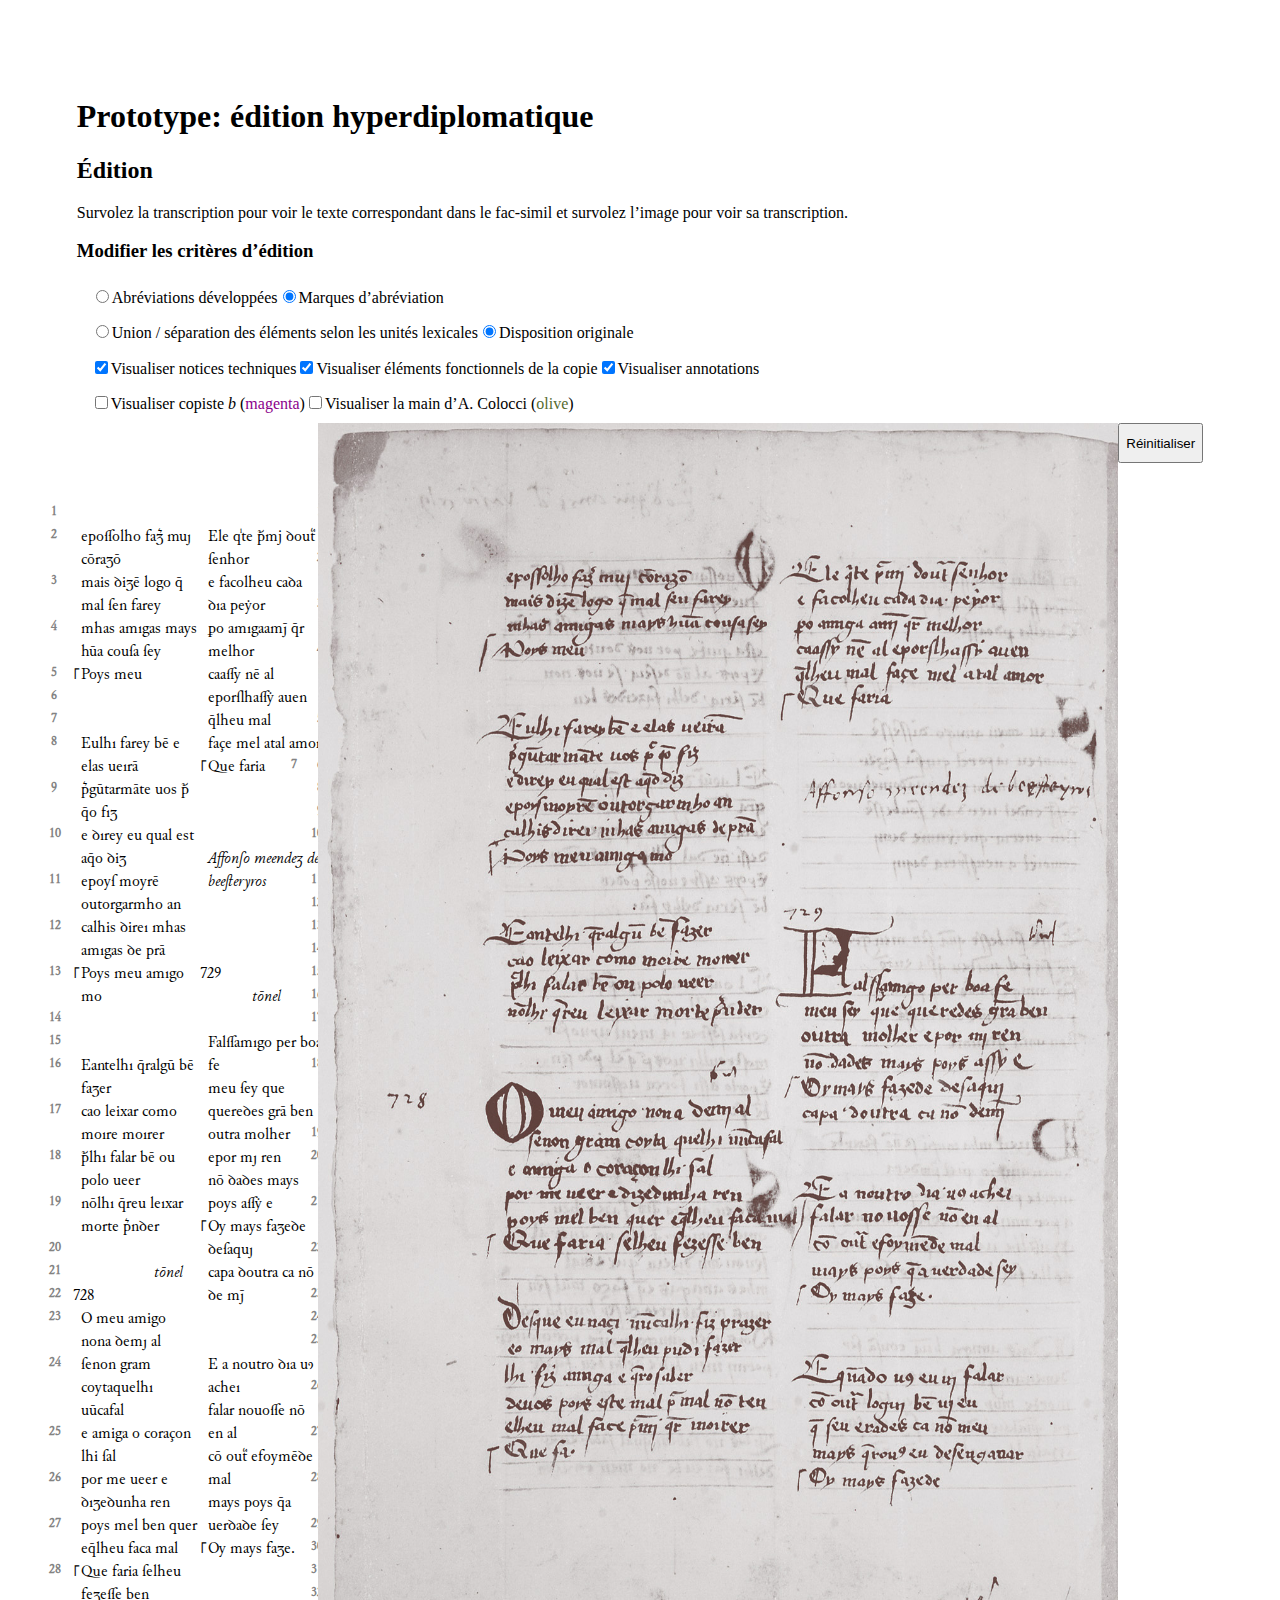
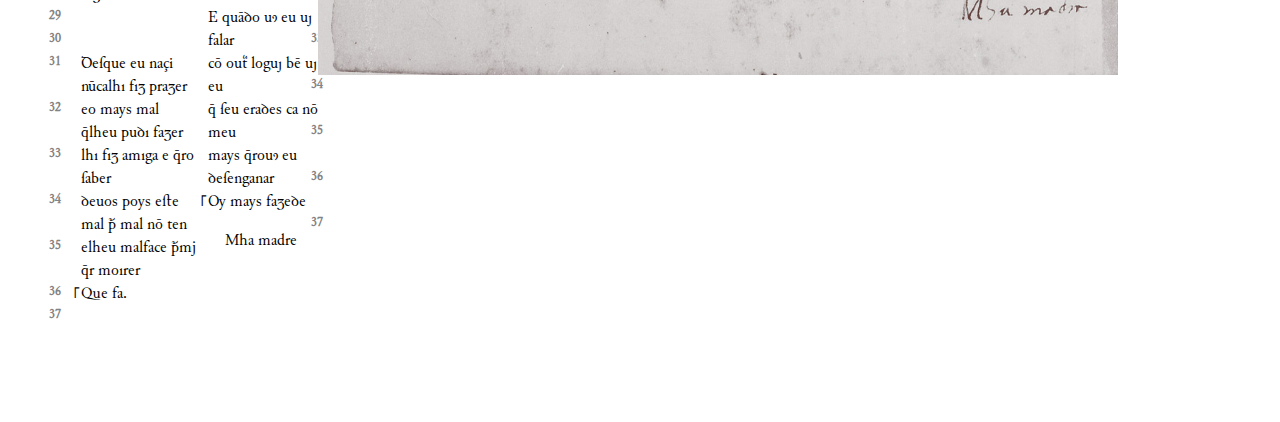
==== docs/index.html @ f9b5d7cb "corrected @src" ====
<!DOCTYPE html><html>
   <head>
      <meta http-equiv="Content-Type" content="text/html; charset=UTF-8"/>
      <title>Prototype: édition hyperdiplomatique</title>
      <meta name="viewport" content="width=device-width, initial-scale=1.0"/>
      <link rel="stylesheet" type="text/css" href="css/main.css"/><script src="js/highlight.js"></script><script src="js/form_radio.js"></script><script src="js/form_checkboxes.js"></script><script src="js/jquery-1.7.1.min.js"></script><script src="js/jquery.imagemapster.min.js"></script></head>
   <body>
      <main>
         <h1>Prototype: édition hyperdiplomatique</h1>
         <h2>Édition</h2>
         <p>Survolez la transcription pour voir le texte correspondant dans le fac-simil et survolez
            l’image pour voir sa transcription.</p>
         <h3>Modifier les critères d’édition</h3>
         <form id="criteria">
            <fieldset><input type="radio" name="abbreviation" value="ex" id="ex"/><label for="ex">Abréviations développées</label><input type="radio" checked="checked" name="abbreviation" value="abb" id="abb"/><label for="abb">Marques d’abréviation</label></fieldset>
            <fieldset><input type="radio" id="reg" value="reg" name="unite"/><label for="reg">Union / séparation des éléments selon les unités
                  lexicales</label><input checked="checked" type="radio" value="orig" id="orig" name="unite"/><label for="orig">Disposition originale</label></fieldset>
            <fieldset><input type="checkbox" value="cod" id="cod" checked="checked"/><label for="cod">Visualiser notices techniques</label><input type="checkbox" value="mark" id="mark" checked="checked"/><label for="mark">Visualiser éléments fonctionnels de la
                  copie</label><input type="checkbox" value="marginalia" id="marginalia" checked="checked"/><label for="marginalia">Visualiser annotations</label></fieldset>
            <fieldset><input type="checkbox" value="b" id="b"/><label for="b">Visualiser
                  copiste <em>b</em> (<span class="b">magenta</span>)</label><input type="checkbox" value="colocci" id="colocci"/><label for="colocci">Visualiser
                  la main d’A. Colocci (<span class="colocci">olive</span>)</label></fieldset>
         </form>
         <div id="edition">
            <div id="boundList">
               <div class="column-a">
                  <ol class="lines">
                     <li> </li>
                     <li data-id="cal02" data-hand="b"><span class="orig">epoſſolho</span><span class="reg">e poſſo lho</span> fa<span class="am">ʒ͛</span><span class="expan">ʒ<span class="ex">er</span></span> muȷ <span class="orig">c<span class="am">ō</span><span class="expan">o<span class="ex">n</span></span>raʒ<span class="am">ō</span><span class="expan">o<span class="ex">n</span></span></span><span class="reg">c<span class="am">ō</span><span class="expan">o<span class="ex">n</span></span> raʒ<span class="am">ō</span><span class="expan">o<span class="ex">n</span></span></span>
                        </li>
                     <li data-id="cal03" data-hand="b">mais ꝺiʒ<span class="am">ē</span><span class="expan">e<span class="ex">n</span></span> logo <span class="am">q̄</span><span class="expan">q<span class="ex">ue</span></span> mal
                        ſen farey</li>
                     <li data-id="cal04" data-hand="b">mhas amıgas mays h<span class="am">ū</span><span class="expan">u<span class="ex">̃</span></span>a couſa ſey</li>
                     <li data-hand="b">
                        <span data-id="ang1" class="mark">꜒</span><span data-id="cal05">Poys meu</span>
                        </li>
                     <li> </li>
                     <li> </li>
                     <li data-id="cal08" data-hand="b"><span class="orig">Eulhı</span><span class="reg">Eu lhı</span> farey b<span class="am">ē</span><span class="expan">e<span class="ex">n</span></span> e elas ueır<span class="am">ā</span><span class="expan">a<span class="ex">n</span></span>
                        </li>
                     <li data-id="cal09" data-hand="b"><span class="am">p͛</span><span class="expan">p<span class="ex">re</span></span>g<span class="am">ū</span><span class="expan">u<span class="ex">n</span></span>tar<span class="orig">m<span class="am">ā</span><span class="expan">a<span class="ex">n</span></span>te</span><span class="reg">m <span class="am">ā</span><span class="expan">a<span class="ex">n</span></span>te</span> uos <span class="am">p᷑</span><span class="expan">p<span class="ex">or</span></span>
                        <span class="orig"><span class="am">q̄</span><span class="expan">q<span class="ex">ue</span></span>o</span><span class="reg"><span class="am">q̄</span><span class="expan">q<span class="ex">ue</span></span> o</span> fıʒ</li>
                     <li data-id="cal10" data-hand="b">e ꝺırey eu qual est <span class="orig">a<span class="am">q̄</span><span class="expan">q<span class="ex">ue</span></span>o</span><span class="reg">a <span class="am">q̄</span><span class="expan">q<span class="ex">ue</span></span> o</span> ꝺiʒ</li>
                     <li data-id="cal11" data-hand="b"><span class="orig">epoyſ</span><span class="reg">e poyſ</span>
                        <span class="orig">moyr<span class="am">ē</span><span class="expan">e<span class="ex">n</span></span></span><span class="reg">m oyr<span class="am">ē</span><span class="expan">e<span class="ex">n</span></span></span>
                        <span class="orig">outorgarmho</span><span class="reg">outorgar mh o</span> an</li>
                     <li data-id="cal12" data-hand="b"><span class="orig">calhis</span><span class="reg">ca lhis</span> ꝺireı mhas amıgas ꝺe pr<span class="am">ā</span><span class="expan">a<span class="ex">n</span></span>
                        </li>
                     <li data-hand="b">
                        <span data-id="ang2" class="mark">꜒</span><span data-id="cal13">Poys meu amıgo mo</span></li>
                     <li> </li>
                     <li> </li>
                     <li data-id="cal16" data-hand="b"><span class="orig">Eantelhı</span><span class="reg">E ante lhı</span>
                        <span class="orig"><span class="am">q̄</span><span class="expan">q<span class="ex">ue</span></span>ralg<span class="am">ū</span><span class="expan">u<span class="ex">n</span></span></span><span class="reg"><span class="am">q̄</span><span class="expan">q<span class="ex">ue</span></span>r alg<span class="am">ū</span><span class="expan">u<span class="ex">n</span></span></span> b<span class="am">ē</span><span class="expan">e<span class="ex">n</span></span> faʒer</li>
                     <li data-id="cal17" data-hand="b"><span class="orig">cao</span><span class="reg">ca o</span> leixar como moıre moırer</li>
                     <li data-id="cal18" data-hand="b"><span class="orig"><span class="am">p᷑</span><span class="expan">p<span class="ex">or</span></span>lhı</span><span class="reg"><span class="am">p᷑</span><span class="expan">p<span class="ex">or</span></span> lhı</span> falar b<span class="am">ē</span><span class="expan">e<span class="ex">n</span></span> ou polo ueer</li>
                     <li data-id="cal19" data-hand="b"><span class="orig">n<span class="am">ō</span><span class="expan">o<span class="ex">n</span></span>lhı</span><span class="reg">n<span class="am">ō</span><span class="expan">o<span class="ex">n</span></span> lhı</span>
                        <span class="orig"><span class="am">q̄</span><span class="expan">q<span class="ex">ue</span></span>reu</span><span class="reg"><span class="am">q̄</span><span class="expan">q<span class="ex">ue</span></span>r eu</span> leıxar morte <span class="am">p͛</span><span class="expan">p<span class="ex">re</span></span>nꝺer</li>
                     <li> </li>
                     <li class="hasRight">
                        <ins class="right marginalia" data-id="marg1" data-hand="colocci">tōnel</ins>
                        </li>
                     <li>
                        <span data-id="num1" class="mark">728</span>
                        </li>
                     <li data-id="cal23" data-hand="b">O meu amigo <span class="orig">nona</span><span class="reg">non a</span>
                        <span class="orig">ꝺemȷ</span><span class="reg">ꝺe mȷ</span> al</li>
                     <li data-id="cal24" data-hand="b">ſenon gram coyta<span class="orig">quelhı</span><span class="reg">que lhı</span> u<span class="am">ū</span><span class="expan">u<span class="ex">n</span></span>cafal</li>
                     <li data-id="cal25" data-hand="b">e amiga o coraçon lhi ſal</li>
                     <li data-id="cal26" data-hand="b">por me ueer e <span class="orig">ꝺıʒeꝺunha</span><span class="reg">ꝺıʒeꝺ unha</span> ren</li>
                     <li data-id="cal27" data-hand="b">poys <span class="orig">mel</span><span class="reg">m el</span> ben quer <span class="orig">e<span class="am">q̄</span><span class="expan">q<span class="ex">ue</span></span>lheu</span><span class="reg">e <span class="am">q̄</span><span class="expan">q<span class="ex">ue</span></span> lh eu</span> faca mal</li>
                     <li data-hand="b">
                        <span data-id="ang3" class="mark">꜒</span><span data-id="cal28">Que faria <span class="orig">ſelheu</span><span class="reg">ſe lh eu</span> feʒeſſe ben</span>
                        </li>
                     <li> </li>
                     <li> </li>
                     <li data-id="cal31" data-hand="b"><span class="orig">Ꝺeſque</span><span class="reg">Ꝺeſ que</span> eu naçi <span class="orig">n<span class="am">ū</span><span class="expan">u<span class="ex">n</span></span>calhı</span><span class="reg">n<span class="am">ū</span><span class="expan">u<span class="ex">n</span></span>ca lhı</span> fıʒ praʒer</li>
                     <li data-id="cal32" data-hand="b"><span class="orig">eo</span><span class="reg">e o</span> mays mal <span class="orig"><span class="am">q̄</span><span class="expan">q<span class="ex">ue</span></span>lheu</span><span class="reg"><span class="am">q̄</span><span class="expan">q<span class="ex">ue</span></span> lh eu</span> puꝺı faʒer</li>
                     <li data-id="cal33" data-hand="b">lhı fıʒ amıga e <span class="am">q̄</span><span class="expan">q<span class="ex">ue</span></span>ro ſaber</li>
                     <li data-id="cal34" data-hand="b"><span class="orig">ꝺeuos</span><span class="reg">ꝺe uos</span> poys eſte mal <span class="am">p᷑</span><span class="expan">p<span class="ex">or</span></span> mal n<span class="am">ō</span><span class="expan">o<span class="ex">n</span></span> ten</li>
                     <li data-id="cal35" data-hand="b"><span class="orig">elheu</span><span class="reg">e lh eu</span> mal<span class="orig">face</span><span class="reg">fac e</span>
                        <span class="orig"><span class="am">p᷑</span><span class="expan">p<span class="ex">or</span></span>mj</span><span class="reg"><span class="am">p᷑</span><span class="expan">p<span class="ex">or</span></span> mj</span> <span class="am">q̄</span><span class="expan">q<span class="ex">ue</span></span>r moırer</li>
                     <li data-hand="b">
                        <span data-id="ang4" class="mark">꜒</span><span data-id="cal36">Que fa.</span>
                        </li>
                     <li> </li>
                  </ol>
               </div>
               <div class="column-b">
                  <ol class="lines">
                     <li> </li>
                     <li data-id="cbl02" data-hand="b"><span class="orig">Ele</span><span class="reg">El e</span> <span class="am">q</span><span class="expan">q<span class="ex">ui</span></span>te <span class="orig"><span class="am">p᷑</span><span class="expan">p<span class="ex">or</span></span>mj</span><span class="reg"><span class="am">p᷑</span><span class="expan">p<span class="ex">or</span></span> mj</span>
                        <span class="orig">ꝺou<span class="am">tᷓ</span><span class="expan">t<span class="ex">ra</span></span></span><span class="reg">ꝺ ou<span class="am">tᷓ</span><span class="expan">t<span class="ex">ra</span></span></span> ſenhor</li>
                     <li data-id="cbl03" data-hand="b">e <span class="orig">facolheu</span><span class="reg">faco lh eu</span> caꝺa ꝺıa peẏor</li>
                     <li data-id="cbl04" data-hand="b">
                        
                        <span class="am">ꝑ</span><span class="expan">p<span class="ex">er</span></span>o amıga<span class="orig">am<span class="am">ȷ̄</span><span class="expan">ȷ<span class="ex">n</span></span></span><span class="reg">a m<span class="am">ȷ̄</span><span class="expan">ȷ<span class="ex">n</span></span></span> <span class="am">q̄</span><span class="expan">q<span class="ex">ue</span></span>r melhor</li>
                     <li data-id="cbl05" data-hand="b"><span class="orig">caaſſy</span><span class="reg">ca aſſy</span> n<span class="am">ē</span><span class="expan">e<span class="ex">n</span></span> al <span class="orig">eporſlhaſſẏ</span><span class="reg">e porſ lh aſſẏ</span> auen</li>
                     <li data-id="cbl06" data-hand="b"><span class="orig"><span class="am">q̄</span><span class="expan">q<span class="ex">ue</span></span>lheu</span><span class="reg"><span class="am">q̄</span><span class="expan">q<span class="ex">ue</span></span> lh eu</span> mal <span class="orig">façe</span><span class="reg">faç e</span>
                        <span class="orig">mel</span><span class="reg">m el</span> atal amor</li>
                     <li data-hand="b">
                        <span data-id="ang5" class="mark">꜒</span><span data-id="cbl07">Que faria</span>
                        </li>
                     <li> </li>
                     <li> </li>
                     <li> </li>
                     <li data-id="cbl11"><ins class="inline marginalia" data-id="" data-hand="colocci">Affonſo meendeʒ de
                           beeſteryros</ins></li>
                     <li> </li>
                     <li> </li>
                     <li> </li>
                     <li>
                        <span data-id="num2" class="mark">729</span>
                        </li>
                     <li data-id="cbl16" class="hasRight">
                        <ins class="right marginalia" data-id="marg2" data-hand="colocci">tōnel</ins>
                        </li>
                     <li> </li>
                     <li data-id="cbl18" data-hand="b"><span class="orig">Falſſamıgo</span><span class="reg">Falſſ amıgo</span> per boa fe</li>
                     <li data-id="cbl19" data-hand="b"><span class="orig">meu</span><span class="reg">m eu</span> ſey que quereꝺes gr<span class="am">ā</span><span class="expan">a<span class="ex">n</span></span> ben</li>
                     <li data-id="cbl20" data-hand="b">outra molher <span class="orig">epor</span><span class="reg">e por</span> mȷ ren</li>
                     <li data-id="cbl21" data-hand="b">n<span class="am">ō</span><span class="expan">o<span class="ex">n</span></span> ꝺaꝺes mays poys aſſẏ e</li>
                     <li data-hand="b">
                        <span data-id="ang6" class="mark">꜒</span><span data-id="cbl22"><span class="orig">Oy mays</span><span class="reg">Oymays</span> faʒeꝺe <span class="orig">ꝺeſaquȷ</span><span class="reg">ꝺeſ aquȷ</span></span>
                        </li>
                     <li data-id="cbl23" data-hand="b">capa ꝺoutra ca n<span class="am">ō</span><span class="expan">o<span class="ex">n</span></span> ꝺe m<span class="am">ȷ̄</span><span class="expan">ȷ<span class="ex">n</span></span>
                        </li>
                     <li> </li>
                     <li> </li>
                     <li data-id="cbl26" data-hand="b">E a noutro ꝺıa <span class="am">u</span><span class="expan">u<span class="ex">os</span></span> acheı</li>
                     <li data-id="cbl27" data-hand="b">falar no<span class="orig">uoſſe</span><span class="reg">uoſſ e</span> n<span class="am">ō</span><span class="expan">o<span class="ex">n</span></span> en al</li>
                     <li data-id="cbl28" data-hand="b">c<span class="am">ō</span><span class="expan">o<span class="ex">n</span></span> ou<span class="am">tᷓ</span><span class="expan">t<span class="ex">ra</span></span>
                        <span class="orig">efoym<span class="am">ē</span><span class="expan">e<span class="ex">n</span></span>ꝺe</span><span class="reg">e foy m <span class="am">ē</span><span class="expan">e<span class="ex">n</span></span>ꝺe</span> mal</li>
                     <li data-id="cbl29" data-hand="b">mays poys <span class="orig"><span class="am">q̄</span><span class="expan">q<span class="ex">ue</span></span>a</span><span class="reg"><span class="am">q̄</span><span class="expan">q<span class="ex">ue</span></span> a</span> uerꝺaꝺe ſey</li>
                     <li data-hand="b">
                        <span data-id="ang7" class="mark">꜒</span><span data-id="cbl30"><span class="orig">Oy mays</span><span class="reg">Oymays</span> faʒe.</span>
                        </li>
                     <li> </li>
                     <li> </li>
                     <li data-id="cbl33" data-hand="b">E qu<span class="am">ā</span><span class="expan">a<span class="ex">n</span></span>ꝺo <span class="am">u</span><span class="expan">u<span class="ex">os</span></span> eu uȷ
                        falar</li>
                     <li data-id="cbl34" data-hand="b">c<span class="am">ō</span><span class="expan">o<span class="ex">n</span></span> ou<span class="am">tᷓ</span><span class="expan">t<span class="ex">ra</span></span>
                        <span class="orig">loguȷ</span><span class="reg">logu ȷ</span> b<span class="am">ē</span><span class="expan">e<span class="ex">n</span></span> uȷ eu</li>
                     <li data-id="cbl35" data-hand="b"><span class="am">q̄</span><span class="expan">q<span class="ex">ue</span></span> ſeu eraꝺes ca n<span class="am">ō</span><span class="expan">o<span class="ex">n</span></span>
                        meu</li>
                     <li data-id="cbl36" data-hand="b">mays <span class="orig"><span class="am">q̄</span><span class="expan">q<span class="ex">ue</span></span>ro<span class="am">u</span><span class="expan">u<span class="ex">os</span></span></span><span class="reg"><span class="am">q̄</span><span class="expan">q<span class="ex">ue</span></span>ro <span class="am">u</span><span class="expan">u<span class="ex">os</span></span></span> eu ꝺeſenganar</li>
                     <li data-hand="b">
                        <span data-id="ang8" class="mark">꜒</span><span data-id="cbl37"><span class="orig">Oy mays</span><span class="reg">Oymays</span> faʒeꝺe</span>
                        </li>
                  </ol>
                  <div id="outside">
                     <span class="cod" data-id="reclame">Mha madre</span>
                     </div>
               </div>
            </div><img src="B158v.jpg" usemap="#158v" alt="f. 158v"/><button id="refresh">Réinitialiser</button></div><map name="158v"><area href="#" shape="rect" alt="Corps du texte: colonne a, ligne 2" title="Corps du texte: colonne a, ligne 2" data-id="cal02" coords="294,194,601,232"/>
            
            <area href="#" shape="rect" alt="Corps du texte: colonne a, ligne 3" title="Corps du texte: colonne a, ligne 3" data-id="cal03" coords="291,227,670,263"/>
            
            <area href="#" shape="rect" alt="Corps du texte: colonne a, ligne 4" title="Corps du texte: colonne a, ligne 4" data-id="cal04" coords="288,263,711,298"/>
            
            <area href="#" shape="rect" alt="Corps du texte: colonne a, ligne 5" title="Corps du texte: colonne a, ligne 5" data-id="cal05" coords="275,298,430,328"/>
            
            <area href="#" shape="rect" alt="Corps du texte: colonne a, ligne 8" title="Corps du texte: colonne a, ligne 8" data-id="cal08" coords="241,395,684,440"/>
            
            <area href="#" shape="rect" alt="Corps du texte: colonne a, ligne 9" title="Corps du texte: colonne a, ligne 9" data-id="cal09" coords="285,434,631,480"/>
            
            <area href="#" shape="rect" alt="Corps du texte: colonne a, ligne 10" title="Corps du texte: colonne a, ligne 10" data-id="cal10" coords="291,478,596,513"/>
            
            <area href="#" shape="rect" alt="Corps du texte: colonne a, ligne 11" title="Corps du texte: colonne a, ligne 11" data-id="cal11" coords="292,507,659,545"/>
            
            <area href="#" shape="rect" alt="Corps du texte: colonne a, ligne 12" title="Corps du texte: colonne a, ligne 12" data-id="cal12" coords="291,539,714,580"/>
            
            <area href="#" shape="rect" alt="Corps du texte: colonne a, ligne 13" title="Corps du texte: colonne a, ligne 13" data-id="cal13" coords="285,582,571,618"/>
            
            <area href="#" shape="rect" alt="Corps du texte: colonne a, ligne 16" title="Corps du texte: colonne a, ligne 16" data-id="cal16" coords="255,677,634,725"/>
            
            <area href="#" shape="rect" alt="Corps du texte: colonne a, ligne 17" title="Corps du texte: colonne a, ligne 17" data-id="cal17" coords="291,719,698,748"/>
            
            <area href="#" shape="rect" alt="Corps du texte: colonne a, ligne 18" title="Corps du texte: colonne a, ligne 18" data-id="cal18" coords="289,751,639,792"/>
            
            <area href="#" shape="rect" alt="Corps du texte: colonne a, ligne 19" title="Corps du texte: colonne a, ligne 19" data-id="cal19" coords="284,787,714,843"/>
            
            <area href="#" shape="poly" alt="Corps du texte: colonne a, ligne 23" title="Corps du texte: colonne a, ligne 23" data-id="cal23" coords="307,891,238,940,307,1005,362,957,455,961,470,974,496,962,700,954,700,915,376,918"/>
            
            <area href="#" shape="rect" alt="Corps du texte: colonne a, ligne 24" title="Corps du texte: colonne a, ligne 24" data-id="cal24" coords="330,966,747,1009"/>
            
            <area href="#" shape="rect" alt="Corps du texte: colonne a, ligne 25" title="Corps du texte: colonne a, ligne 25" data-id="cal25" coords="293,1005,656,1047"/>
            
            <area href="#" shape="rect" alt="Corps du texte: colonne a, ligne 26" title="Corps du texte: colonne a, ligne 26" data-id="cal26" coords="292,1045,678,1076"/>
            
            <area href="#" shape="rect" alt="Corps du texte: colonne a, ligne 27" title="Corps du texte: colonne a, ligne 27" data-id="cal27" coords="293,1074,762,1110"/>
            
            <area href="#" shape="rect" alt="Corps du texte: colonne a, ligne 28" title="Corps du texte: colonne a, ligne 28" data-id="cal28" coords="288,1106,729,1164"/>
            
            <area href="#" shape="rect" alt="Corps du texte: colonne a, ligne 31" title="Corps du texte: colonne a, ligne 31" data-id="cal31" coords="270,1194,724,1255"/>
            
            <area href="#" shape="rect" alt="Corps du texte: colonne a, ligne 32" title="Corps du texte: colonne a, ligne 32" data-id="cal32" coords="298,1251,682,1289"/>
            
            <area href="#" shape="rect" alt="Corps du texte: colonne a, ligne 33" title="Corps du texte: colonne a, ligne 33" data-id="cal33" coords="285,1286,601,1327"/>
            
            <area href="#" shape="rect" alt="Corps du texte: colonne a, ligne 34" title="Corps du texte: colonne a, ligne 34" data-id="cal34" coords="287,1326,719,1360"/>
            
            <area href="#" shape="rect" alt="Corps du texte: colonne a, ligne 35" title="Corps du texte: colonne a, ligne 35" data-id="cal35" coords="288,1361,702,1394"/>
            
            <area href="#" shape="rect" alt="Corps du texte: colonne a, ligne 36" title="Corps du texte: colonne a, ligne 36" data-id="cal36" coords="289,1394,422,1435"/>
            
            <area href="#" shape="rect" alt="Corps du texte: colonne b, ligne 2" title="Corps du texte: colonne b, ligne 2" data-id="cbl02" coords="728,175,1103,229"/>
            
            <area href="#" shape="rect" alt="Corps du texte: colonne b, ligne 3" title="Corps du texte: colonne b, ligne 3" data-id="cbl03" coords="752,230,1096,260"/>
            
            <area href="#" shape="rect" alt="Corps du texte: colonne b, ligne 4" title="Corps du texte: colonne b, ligne 4" data-id="cbl04" coords="755,255,1060,298"/>
            
            <area href="#" shape="rect" alt="Corps du texte: colonne b, ligne 5" title="Corps du texte: colonne b, ligne 5" data-id="cbl05" coords="749,296,1154,330"/>
            
            <area href="#" shape="rect" alt="Corps du texte: colonne b, ligne 6" title="Corps du texte: colonne b, ligne 6" data-id="cbl06" coords="747,331,1159,365"/>
            
            <area href="#" shape="rect" alt="Corps du texte: colonne b, ligne 7" title="Corps du texte: colonne b, ligne 7" data-id="cbl07" coords="751,359,915,408"/>
            
            <area href="#" shape="rect" alt="Corps du texte: colonne b, ligne 11" title="Corps du texte: colonne b, ligne 11" data-id="cbl11" coords="752,472,1230,531"/>
            
            <area href="#" shape="poly" alt="Corps du texte: colonne b, ligne 18" title="Corps du texte: colonne b, ligne 18" data-id="cbl18" coords="719,683,720,800,845,787,1110,783,1104,744,927,747,927,676"/>
            
            <area href="#" shape="rect" alt="Corps du texte: colonne b, ligne 19" title="Corps du texte: colonne b, ligne 19" data-id="cbl19" coords="763,789,1170,818"/>
            
            <area href="#" shape="rect" alt="Corps du texte: colonne b, ligne 20" title="Corps du texte: colonne b, ligne 20" data-id="cbl20" coords="761,819,1129,861"/>
            
            <area href="#" shape="rect" alt="Corps du texte: colonne b, ligne 21" title="Corps du texte: colonne b, ligne 21" data-id="cbl21" coords="767,858,1148,895"/>
            
            <area href="#" shape="rect" alt="Corps du texte: colonne b, ligne 22" title="Corps du texte: colonne b, ligne 22" data-id="cbl22" coords="764,893,1089,935"/>
            
            <area href="#" shape="rect" alt="Corps du texte: colonne b, ligne 23" title="Corps du texte: colonne b, ligne 23" data-id="cbl23" coords="764,929,1142,989"/>
            
            <area href="#" shape="rect" alt="Corps du texte: colonne b, ligne 26" title="Corps du texte: colonne b, ligne 26" data-id="cbl26" coords="751,1027,1120,1072"/>
            
            <area href="#" shape="rect" alt="Corps du texte: colonne b, ligne 27" title="Corps du texte: colonne b, ligne 27" data-id="cbl27" coords="776,1069,1087,1109"/>
            
            <area href="#" shape="rect" alt="Corps du texte: colonne b, ligne 28" title="Corps du texte: colonne b, ligne 28" data-id="cbl28" coords="782,1108,1053,1145"/>
            
            <area href="#" shape="rect" alt="Corps du texte: colonne b, ligne 29" title="Corps du texte: colonne b, ligne 29" data-id="cbl29" coords="780,1145,1113,1179"/>
            
            <area href="#" shape="rect" alt="Corps du texte: colonne b, ligne 30" title="Corps du texte: colonne b, ligne 30" data-id="cbl30" coords="781,1178,985,1227"/>
            
            <area href="#" shape="rect" alt="Corps du texte: colonne b, ligne 33" title="Corps du texte: colonne b, ligne 33" data-id="cbl33" coords="750,1272,1097,1330"/>
            
            <area href="#" shape="rect" alt="Corps du texte: colonne b, ligne 34" title="Corps du texte: colonne b, ligne 34" data-id="cbl34" coords="770,1324,1050,1361"/>
            
            <area href="#" shape="rect" alt="Corps du texte: colonne b, ligne 35" title="Corps du texte: colonne b, ligne 35" data-id="cbl35" coords="769,1358,1068,1404"/>
            
            <area href="#" shape="rect" alt="Corps du texte: colonne b, ligne 36" title="Corps du texte: colonne b, ligne 36" data-id="cbl36" coords="780,1398,1126,1439"/>
            
            <area href="#" shape="rect" alt="Corps du texte: colonne b, ligne 37" title="Corps du texte: colonne b, ligne 37" data-id="cbl37" coords="774,1426,1000,1488"/>
            
            <area href="#" shape="rect" alt="Réclame" title="Réclame" data-id="reclame" coords="1013,1582,1231,1659"/>
            
            <area href="#" shape="poly" alt="Angle de délimitation du refrain" title="Angle de délimitation du refrain" data-id="ang1" coords="258,282,236,350,266,352,276,300,289,286"/>
            
            <area href="#" shape="poly" alt="Angle de délimitation du refrain" title="Angle de délimitation du refrain" data-id="ang2" coords="260,568,263,630,280,626,279,588,303,572"/>
            
            <area href="#" shape="rect" alt="Angle de délimitation du refrain" title="Angle de délimitation du refrain" data-id="ang3" coords="252,1108,287,1147"/>
            
            <area href="#" shape="rect" alt="Angle de délimitation du refrain" title="Angle de délimitation du refrain" data-id="ang4" coords="256,1400,291,1450"/>
            
            <area href="#" shape="rect" alt="Angle de délimitation du refrain" title="Angle de délimitation du refrain" data-id="ang5" coords="724,365,758,410"/>
            
            <area href="#" shape="rect" alt="Angle de délimitation du refrain" title="Angle de délimitation du refrain" data-id="ang6" coords="733,891,764,929"/>
            
            <area href="#" shape="rect" alt="Angle de délimitation du refrain" title="Angle de délimitation du refrain" data-id="ang7" coords="752,1179,776,1218"/>
            
            <area href="#" shape="rect" alt="Angle de délimitation du refrain" title="Angle de délimitation du refrain" data-id="ang8" coords="753,1424,774,1474"/>
            
            <area href="#" shape="rect" alt="Numéro de chanson" title="Numéro de chanson" data-id="num1" coords="102,909,183,946"/>
            
            <area href="#" shape="rect" alt="Numéro de chanson" title="Numéro de chanson" data-id="num2" coords="733,656,802,688"/>
            
            <area href="#" shape="rect" alt="Marginalium" title="Marginalium" data-id="marg1" coords="606,869,679,904"/>
            
            <area href="#" shape="rect" alt="Marginalium" title="Marginalium" data-id="marg2" coords="1115,677,1184,723"/>
            
            <area href="#" shape="rect" alt="Trait" title="Trait" data-id="metamark" coords="758,1066,775,1139"/>
            
            </map></main><script>
                        $(document).ready(function () {
                        var img = $('img'),
                        list = $('#boundList');
                        
                        
                        // bind selection of a data-id to the UL we created. The "listSelectedClass"
                        // option causes the class "selected" to be added or removed
                        // from the element in "boundList" whose "data-id" attribute has a value
                        // matching the mapKey for the selected area.
                        
                        img.mapster({
                        mapKey: 'data-id',
                        boundList: list.find('*'),
                        listKey: 'data-id',
                        listSelectedClass: 'selected',
                        fillColor: 'ffffff',
                        stroke: true,
                        singleSelect: true
                        });
                        
                        // bind click event
                        
                        $(document).on('mouseenter', '#boundList *[data-id]', function (e) {
                        
                        var el = $(e.target);
                        el.toggleClass('selected');
                        //debugger;
                        img.mapster('set', null, el.attr('data-id'));
                        // changing selections manually doesn't result in the boundList
                        // being fired, we still have to set the data-id on the list item
                        }).on('mouseleave', '.selected', function (e) {
                        e.preventDefault();
                        
                        img.mapster('set', false, img.mapster('get'));
                        });
                        });</script><script>
                        $('#refresh').click(function() {
                        location.reload(true);
                        });
                    </script></body>
</html>
---- docs/css/main.css ----
/*#6d4949 */

body {
    margin: 3%;
    background-color: white;
    padding:3%;
}

#edition {
    display: flex;
    font-family: 'Junicode', 'Free Serif', 'EversonMono';
    justify-content:space-between;
}

@font-face {
    font-family: 'Junicode';
    src: url('../fonts/Junicode.ttf') format('truetype');
    font-weight: normal;
    font-style: normal;
}

@font-face {
    font-family: 'Junicode';
    src: url('../fonts/Junicode-Italic.ttf') format('truetype');
    font-weight: normal;
    font-style: italic;

}

#refresh {
    height:3em;
}

fieldset {
    border:0;
}


/*Edition*/

#boundList {
    display:flex;
    width:35%;
    margin-top:4em;
}

.reg {
    display:none
}

.ex{
    font-style: italic;
}

.expan {
    display:none;
}

ins{
    text-decoration:none;
    font-style: italic;
    
}

.mark {
   margin-left:-0.5em; 
}

.hide {
visibility:hidden;
}

.column-a {
    margin-right:4%;
}

#edition ol {
    list-style-type: none;
    margin-left: 0;
    padding-left: 0;
}

#edition li{
    counter-increment: numbers;
    position: relative;
    margin-left: 4%;
    color: black;
    margin-right:2%;
    width:100%;
}

.column-a li::before{
    content: counter(numbers) '   ';
    font-size: 80%;
    color: #838383;
    font-weight: bold;
    text-align: right;
    position: absolute;
    left: -2.5em;
    width: 2em;
    padding:0;

}
.column-b li::after{
    content: counter(numbers);
    font-size: 80%;
    color: #838383;
    font-weight: bold;
    text-align: right;
    float:right;
    width: 2em;
    padding:0;

}

img {
    width:800px;
}

.lines {
    width:100%;
}

li.hasRight{
display:flex;
justify-content:flex-end;
}

#outside {
    float:right;
}

ins.right {
    padding-right:1em;
}

.colocci{
    color: darkolivegreen;
}

.b{
    color:darkmagenta;
}
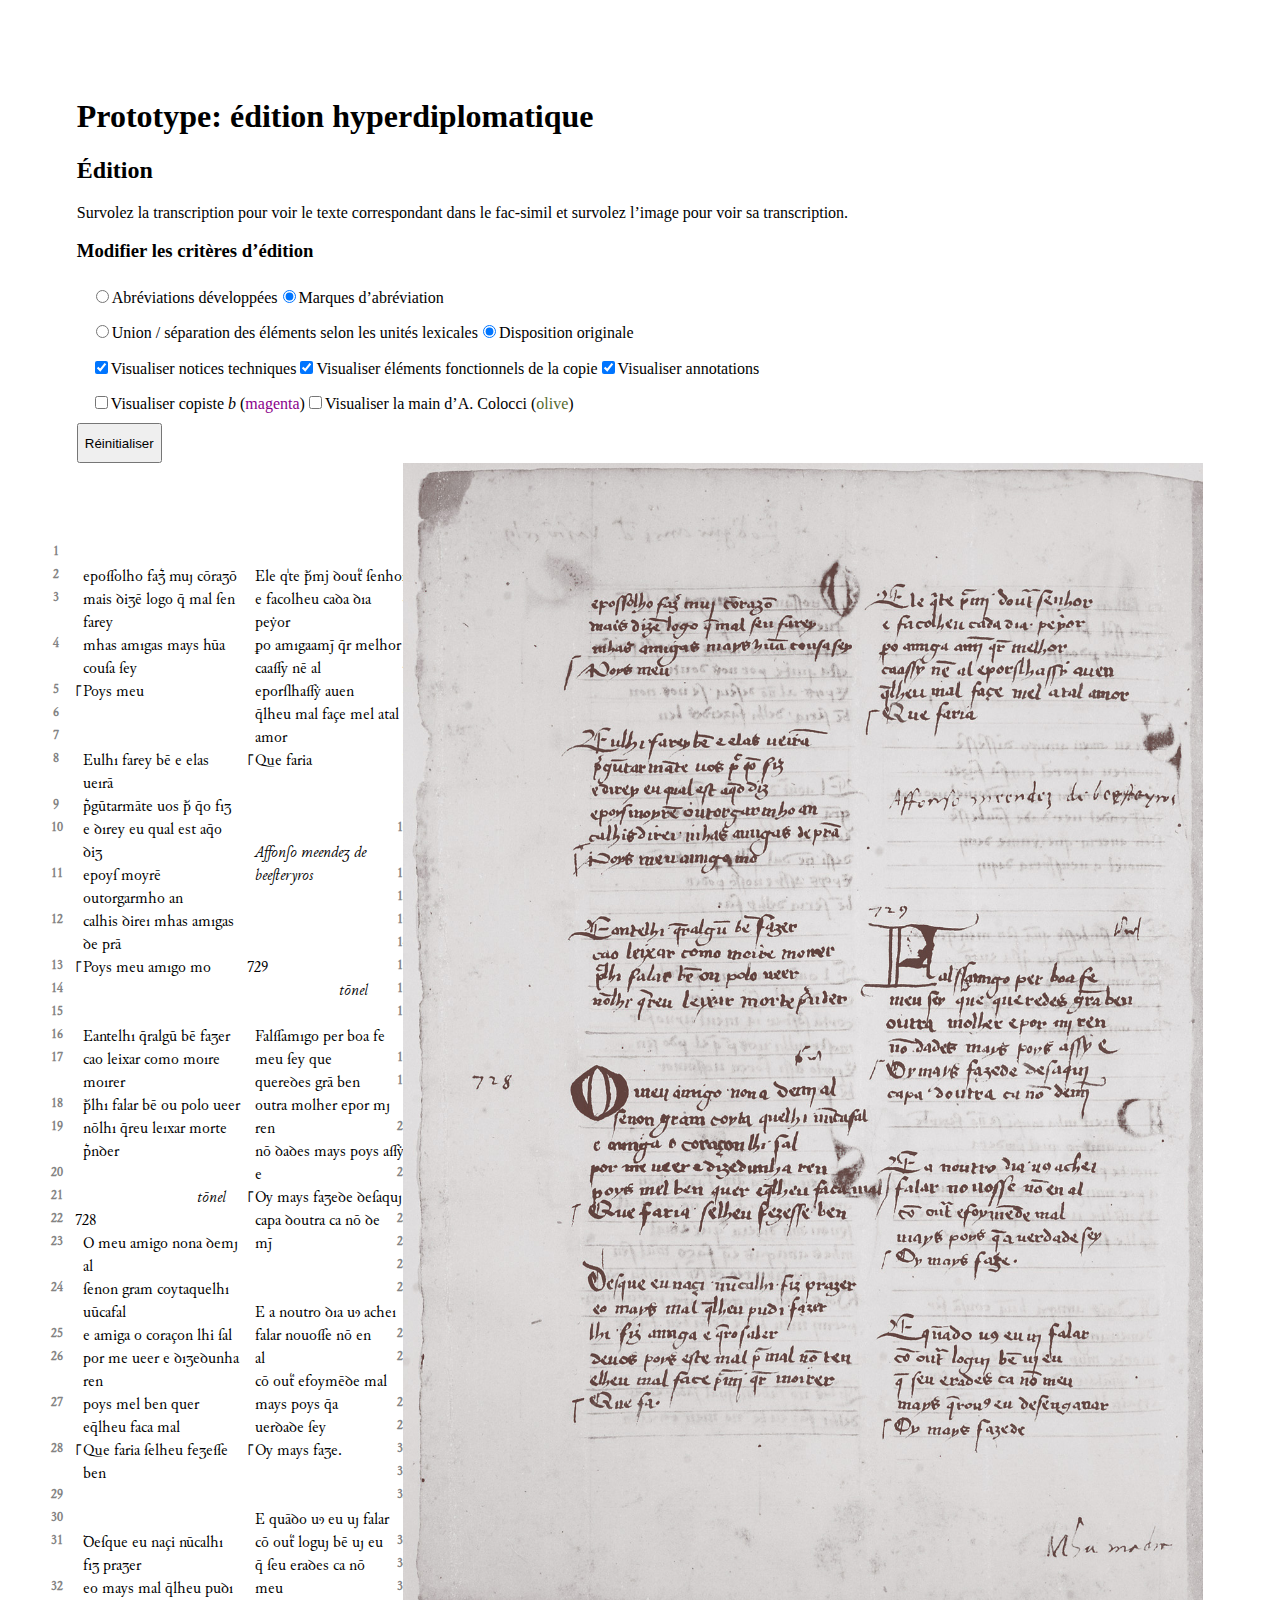
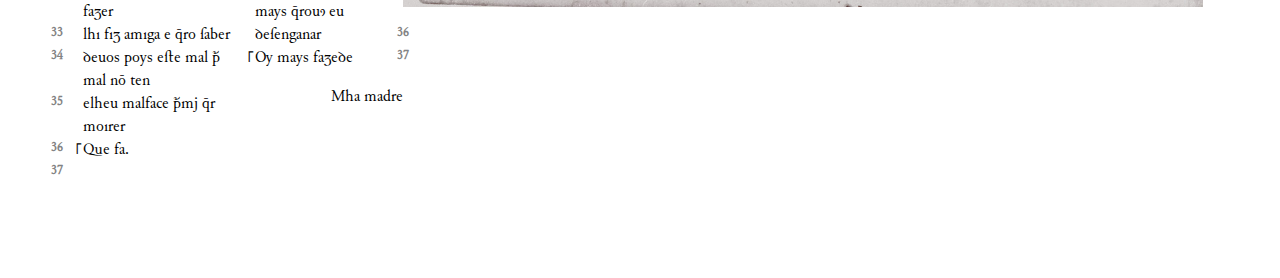
==== commit c7ba9380: "changed button" ====
--- a/docs/index.html
+++ b/docs/index.html
@@ -8,19 +8,18 @@
       <main>
          <h1>Prototype: édition hyperdiplomatique</h1>
          <h2>Édition</h2>
-         <p>Survolez la transcription pour voir le texte correspondant dans le fac-simil et survolez
-            l’image pour voir sa transcription.</p>
+         <p>Survolez la transcription pour voir le texte correspondant dans le
+            fac-simil et survolez l’image pour voir sa transcription.</p>
          <h3>Modifier les critères d’édition</h3>
-         <form id="criteria">
-            <fieldset><input type="radio" name="abbreviation" value="ex" id="ex"/><label for="ex">Abréviations développées</label><input type="radio" checked="checked" name="abbreviation" value="abb" id="abb"/><label for="abb">Marques d’abréviation</label></fieldset>
-            <fieldset><input type="radio" id="reg" value="reg" name="unite"/><label for="reg">Union / séparation des éléments selon les unités
-                  lexicales</label><input checked="checked" type="radio" value="orig" id="orig" name="unite"/><label for="orig">Disposition originale</label></fieldset>
-            <fieldset><input type="checkbox" value="cod" id="cod" checked="checked"/><label for="cod">Visualiser notices techniques</label><input type="checkbox" value="mark" id="mark" checked="checked"/><label for="mark">Visualiser éléments fonctionnels de la
-                  copie</label><input type="checkbox" value="marginalia" id="marginalia" checked="checked"/><label for="marginalia">Visualiser annotations</label></fieldset>
-            <fieldset><input type="checkbox" value="b" id="b"/><label for="b">Visualiser
-                  copiste <em>b</em> (<span class="b">magenta</span>)</label><input type="checkbox" value="colocci" id="colocci"/><label for="colocci">Visualiser
-                  la main d’A. Colocci (<span class="colocci">olive</span>)</label></fieldset>
-         </form>
+         <div class="criteria">
+            <form id="criteria">
+               <fieldset><input type="radio" name="abbreviation" value="ex" id="ex"/><label for="ex">Abréviations développées</label><input type="radio" checked="checked" name="abbreviation" value="abb" id="abb"/><label for="abb">Marques d’abréviation</label></fieldset>
+               <fieldset><input type="radio" id="reg" value="reg" name="unite"/><label for="reg">Union / séparation des éléments selon les
+                     unités lexicales</label><input checked="checked" type="radio" value="orig" id="orig" name="unite"/><label for="orig">Disposition originale</label></fieldset>
+               <fieldset><input type="checkbox" value="cod" id="cod" checked="checked"/><label for="cod">Visualiser notices techniques</label><input type="checkbox" value="mark" id="mark" checked="checked"/><label for="mark">Visualiser éléments fonctionnels de la
+                     copie</label><input type="checkbox" value="marginalia" id="marginalia" checked="checked"/><label for="marginalia">Visualiser annotations</label></fieldset>
+               <fieldset><input type="checkbox" value="b" id="b"/><label for="b">Visualiser copiste <em>b</em> (<span class="b">magenta</span>)</label><input type="checkbox" value="colocci" id="colocci"/><label for="colocci">Visualiser la main d’A. Colocci (<span class="colocci">olive</span>)</label></fieldset>
+            </form><button id="refresh">Réinitialiser</button></div>
          <div id="edition">
             <div id="boundList">
                <div class="column-a">
@@ -61,7 +60,7 @@
                         <ins class="right marginalia" data-id="marg1" data-hand="colocci">tōnel</ins>
                         </li>
                      <li>
-                        <span data-id="num1" class="mark">728</span>
+                        <span data-id="num1" class="mark" data-hand="colocci">728</span>
                         </li>
                      <li data-id="cal23" data-hand="b">O meu amigo <span class="orig">nona</span><span class="reg">non a</span>
                         <span class="orig">ꝺemȷ</span><span class="reg">ꝺe mȷ</span> al</li>
@@ -110,7 +109,7 @@
                      <li> </li>
                      <li> </li>
                      <li>
-                        <span data-id="num2" class="mark">729</span>
+                        <span data-id="num2" class="mark" data-hand="colocci">729</span>
                         </li>
                      <li data-id="cbl16" class="hasRight">
                         <ins class="right marginalia" data-id="marg2" data-hand="colocci">tōnel</ins>
@@ -152,7 +151,7 @@
                      <span class="cod" data-id="reclame">Mha madre</span>
                      </div>
                </div>
-            </div><img src="B158v.jpg" usemap="#158v" alt="f. 158v"/><button id="refresh">Réinitialiser</button></div><map name="158v"><area href="#" shape="rect" alt="Corps du texte: colonne a, ligne 2" title="Corps du texte: colonne a, ligne 2" data-id="cal02" coords="294,194,601,232"/>
+            </div><img src="B158v.jpg" usemap="#158v" alt="f. 158v"/></div><map name="158v"><area href="#" shape="rect" alt="Corps du texte: colonne a, ligne 2" title="Corps du texte: colonne a, ligne 2" data-id="cal02" coords="294,194,601,232"/>
             
             <area href="#" shape="rect" alt="Corps du texte: colonne a, ligne 3" title="Corps du texte: colonne a, ligne 3" data-id="cal03" coords="291,227,670,263"/>
             
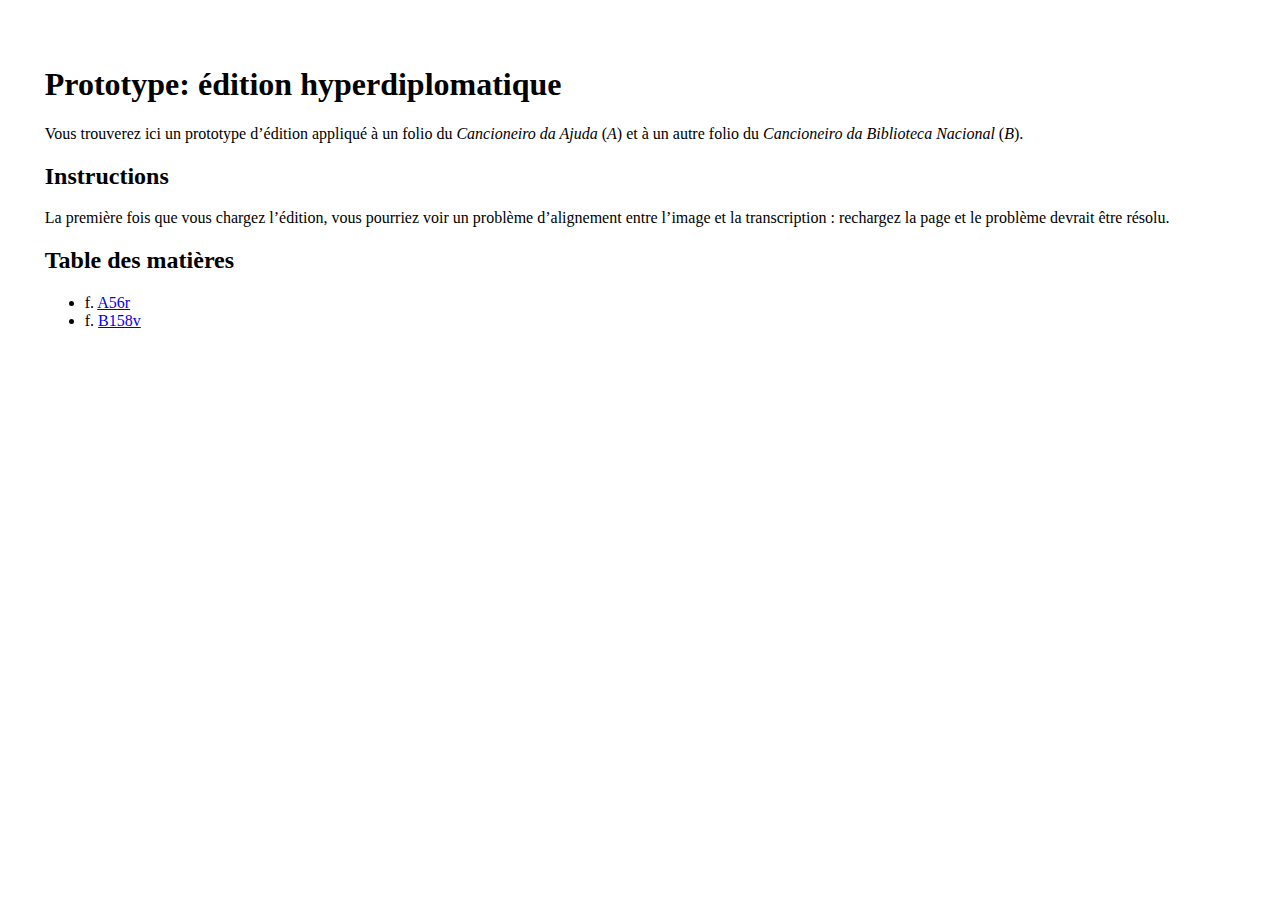
==== commit 50f325ea: "added home page, moved edition" ====
--- a/docs/index.html
+++ b/docs/index.html
@@ -1,321 +1,26 @@
-<!DOCTYPE html><html>
+<!DOCTYPE html>
+<html>
    <head>
-      <meta http-equiv="Content-Type" content="text/html; charset=UTF-8"/>
+      <meta http-equiv="Content-Type" content="text/html; charset=UTF-8" />
       <title>Prototype: édition hyperdiplomatique</title>
-      <meta name="viewport" content="width=device-width, initial-scale=1.0"/>
-      <link rel="stylesheet" type="text/css" href="css/main.css"/><script src="js/highlight.js"></script><script src="js/form_radio.js"></script><script src="js/form_checkboxes.js"></script><script src="js/jquery-1.7.1.min.js"></script><script src="js/jquery.imagemapster.min.js"></script></head>
+      <meta name="viewport" content="width=device-width, initial-scale=1.0" />
+      <link rel="stylesheet" type="text/css" href="css/main.css" />
+   </head>
    <body>
       <main>
          <h1>Prototype: édition hyperdiplomatique</h1>
-         <h2>Édition</h2>
-         <p>Survolez la transcription pour voir le texte correspondant dans le
-            fac-simil et survolez l’image pour voir sa transcription.</p>
-         <h3>Modifier les critères d’édition</h3>
-         <div class="criteria">
-            <form id="criteria">
-               <fieldset><input type="radio" name="abbreviation" value="ex" id="ex"/><label for="ex">Abréviations développées</label><input type="radio" checked="checked" name="abbreviation" value="abb" id="abb"/><label for="abb">Marques d’abréviation</label></fieldset>
-               <fieldset><input type="radio" id="reg" value="reg" name="unite"/><label for="reg">Union / séparation des éléments selon les
-                     unités lexicales</label><input checked="checked" type="radio" value="orig" id="orig" name="unite"/><label for="orig">Disposition originale</label></fieldset>
-               <fieldset><input type="checkbox" value="cod" id="cod" checked="checked"/><label for="cod">Visualiser notices techniques</label><input type="checkbox" value="mark" id="mark" checked="checked"/><label for="mark">Visualiser éléments fonctionnels de la
-                     copie</label><input type="checkbox" value="marginalia" id="marginalia" checked="checked"/><label for="marginalia">Visualiser annotations</label></fieldset>
-               <fieldset><input type="checkbox" value="b" id="b"/><label for="b">Visualiser copiste <em>b</em> (<span class="b">magenta</span>)</label><input type="checkbox" value="colocci" id="colocci"/><label for="colocci">Visualiser la main d’A. Colocci (<span class="colocci">olive</span>)</label></fieldset>
-            </form><button id="refresh">Réinitialiser</button></div>
-         <div id="edition">
-            <div id="boundList">
-               <div class="column-a">
-                  <ol class="lines">
-                     <li> </li>
-                     <li data-id="cal02" data-hand="b"><span class="orig">epoſſolho</span><span class="reg">e poſſo lho</span> fa<span class="am">ʒ͛</span><span class="expan">ʒ<span class="ex">er</span></span> muȷ <span class="orig">c<span class="am">ō</span><span class="expan">o<span class="ex">n</span></span>raʒ<span class="am">ō</span><span class="expan">o<span class="ex">n</span></span></span><span class="reg">c<span class="am">ō</span><span class="expan">o<span class="ex">n</span></span> raʒ<span class="am">ō</span><span class="expan">o<span class="ex">n</span></span></span>
-                        </li>
-                     <li data-id="cal03" data-hand="b">mais ꝺiʒ<span class="am">ē</span><span class="expan">e<span class="ex">n</span></span> logo <span class="am">q̄</span><span class="expan">q<span class="ex">ue</span></span> mal
-                        ſen farey</li>
-                     <li data-id="cal04" data-hand="b">mhas amıgas mays h<span class="am">ū</span><span class="expan">u<span class="ex">̃</span></span>a couſa ſey</li>
-                     <li data-hand="b">
-                        <span data-id="ang1" class="mark">꜒</span><span data-id="cal05">Poys meu</span>
-                        </li>
-                     <li> </li>
-                     <li> </li>
-                     <li data-id="cal08" data-hand="b"><span class="orig">Eulhı</span><span class="reg">Eu lhı</span> farey b<span class="am">ē</span><span class="expan">e<span class="ex">n</span></span> e elas ueır<span class="am">ā</span><span class="expan">a<span class="ex">n</span></span>
-                        </li>
-                     <li data-id="cal09" data-hand="b"><span class="am">p͛</span><span class="expan">p<span class="ex">re</span></span>g<span class="am">ū</span><span class="expan">u<span class="ex">n</span></span>tar<span class="orig">m<span class="am">ā</span><span class="expan">a<span class="ex">n</span></span>te</span><span class="reg">m <span class="am">ā</span><span class="expan">a<span class="ex">n</span></span>te</span> uos <span class="am">p᷑</span><span class="expan">p<span class="ex">or</span></span>
-                        <span class="orig"><span class="am">q̄</span><span class="expan">q<span class="ex">ue</span></span>o</span><span class="reg"><span class="am">q̄</span><span class="expan">q<span class="ex">ue</span></span> o</span> fıʒ</li>
-                     <li data-id="cal10" data-hand="b">e ꝺırey eu qual est <span class="orig">a<span class="am">q̄</span><span class="expan">q<span class="ex">ue</span></span>o</span><span class="reg">a <span class="am">q̄</span><span class="expan">q<span class="ex">ue</span></span> o</span> ꝺiʒ</li>
-                     <li data-id="cal11" data-hand="b"><span class="orig">epoyſ</span><span class="reg">e poyſ</span>
-                        <span class="orig">moyr<span class="am">ē</span><span class="expan">e<span class="ex">n</span></span></span><span class="reg">m oyr<span class="am">ē</span><span class="expan">e<span class="ex">n</span></span></span>
-                        <span class="orig">outorgarmho</span><span class="reg">outorgar mh o</span> an</li>
-                     <li data-id="cal12" data-hand="b"><span class="orig">calhis</span><span class="reg">ca lhis</span> ꝺireı mhas amıgas ꝺe pr<span class="am">ā</span><span class="expan">a<span class="ex">n</span></span>
-                        </li>
-                     <li data-hand="b">
-                        <span data-id="ang2" class="mark">꜒</span><span data-id="cal13">Poys meu amıgo mo</span></li>
-                     <li> </li>
-                     <li> </li>
-                     <li data-id="cal16" data-hand="b"><span class="orig">Eantelhı</span><span class="reg">E ante lhı</span>
-                        <span class="orig"><span class="am">q̄</span><span class="expan">q<span class="ex">ue</span></span>ralg<span class="am">ū</span><span class="expan">u<span class="ex">n</span></span></span><span class="reg"><span class="am">q̄</span><span class="expan">q<span class="ex">ue</span></span>r alg<span class="am">ū</span><span class="expan">u<span class="ex">n</span></span></span> b<span class="am">ē</span><span class="expan">e<span class="ex">n</span></span> faʒer</li>
-                     <li data-id="cal17" data-hand="b"><span class="orig">cao</span><span class="reg">ca o</span> leixar como moıre moırer</li>
-                     <li data-id="cal18" data-hand="b"><span class="orig"><span class="am">p᷑</span><span class="expan">p<span class="ex">or</span></span>lhı</span><span class="reg"><span class="am">p᷑</span><span class="expan">p<span class="ex">or</span></span> lhı</span> falar b<span class="am">ē</span><span class="expan">e<span class="ex">n</span></span> ou polo ueer</li>
-                     <li data-id="cal19" data-hand="b"><span class="orig">n<span class="am">ō</span><span class="expan">o<span class="ex">n</span></span>lhı</span><span class="reg">n<span class="am">ō</span><span class="expan">o<span class="ex">n</span></span> lhı</span>
-                        <span class="orig"><span class="am">q̄</span><span class="expan">q<span class="ex">ue</span></span>reu</span><span class="reg"><span class="am">q̄</span><span class="expan">q<span class="ex">ue</span></span>r eu</span> leıxar morte <span class="am">p͛</span><span class="expan">p<span class="ex">re</span></span>nꝺer</li>
-                     <li> </li>
-                     <li class="hasRight">
-                        <ins class="right marginalia" data-id="marg1" data-hand="colocci">tōnel</ins>
-                        </li>
-                     <li>
-                        <span data-id="num1" class="mark" data-hand="colocci">728</span>
-                        </li>
-                     <li data-id="cal23" data-hand="b">O meu amigo <span class="orig">nona</span><span class="reg">non a</span>
-                        <span class="orig">ꝺemȷ</span><span class="reg">ꝺe mȷ</span> al</li>
-                     <li data-id="cal24" data-hand="b">ſenon gram coyta<span class="orig">quelhı</span><span class="reg">que lhı</span> u<span class="am">ū</span><span class="expan">u<span class="ex">n</span></span>cafal</li>
-                     <li data-id="cal25" data-hand="b">e amiga o coraçon lhi ſal</li>
-                     <li data-id="cal26" data-hand="b">por me ueer e <span class="orig">ꝺıʒeꝺunha</span><span class="reg">ꝺıʒeꝺ unha</span> ren</li>
-                     <li data-id="cal27" data-hand="b">poys <span class="orig">mel</span><span class="reg">m el</span> ben quer <span class="orig">e<span class="am">q̄</span><span class="expan">q<span class="ex">ue</span></span>lheu</span><span class="reg">e <span class="am">q̄</span><span class="expan">q<span class="ex">ue</span></span> lh eu</span> faca mal</li>
-                     <li data-hand="b">
-                        <span data-id="ang3" class="mark">꜒</span><span data-id="cal28">Que faria <span class="orig">ſelheu</span><span class="reg">ſe lh eu</span> feʒeſſe ben</span>
-                        </li>
-                     <li> </li>
-                     <li> </li>
-                     <li data-id="cal31" data-hand="b"><span class="orig">Ꝺeſque</span><span class="reg">Ꝺeſ que</span> eu naçi <span class="orig">n<span class="am">ū</span><span class="expan">u<span class="ex">n</span></span>calhı</span><span class="reg">n<span class="am">ū</span><span class="expan">u<span class="ex">n</span></span>ca lhı</span> fıʒ praʒer</li>
-                     <li data-id="cal32" data-hand="b"><span class="orig">eo</span><span class="reg">e o</span> mays mal <span class="orig"><span class="am">q̄</span><span class="expan">q<span class="ex">ue</span></span>lheu</span><span class="reg"><span class="am">q̄</span><span class="expan">q<span class="ex">ue</span></span> lh eu</span> puꝺı faʒer</li>
-                     <li data-id="cal33" data-hand="b">lhı fıʒ amıga e <span class="am">q̄</span><span class="expan">q<span class="ex">ue</span></span>ro ſaber</li>
-                     <li data-id="cal34" data-hand="b"><span class="orig">ꝺeuos</span><span class="reg">ꝺe uos</span> poys eſte mal <span class="am">p᷑</span><span class="expan">p<span class="ex">or</span></span> mal n<span class="am">ō</span><span class="expan">o<span class="ex">n</span></span> ten</li>
-                     <li data-id="cal35" data-hand="b"><span class="orig">elheu</span><span class="reg">e lh eu</span> mal<span class="orig">face</span><span class="reg">fac e</span>
-                        <span class="orig"><span class="am">p᷑</span><span class="expan">p<span class="ex">or</span></span>mj</span><span class="reg"><span class="am">p᷑</span><span class="expan">p<span class="ex">or</span></span> mj</span> <span class="am">q̄</span><span class="expan">q<span class="ex">ue</span></span>r moırer</li>
-                     <li data-hand="b">
-                        <span data-id="ang4" class="mark">꜒</span><span data-id="cal36">Que fa.</span>
-                        </li>
-                     <li> </li>
-                  </ol>
-               </div>
-               <div class="column-b">
-                  <ol class="lines">
-                     <li> </li>
-                     <li data-id="cbl02" data-hand="b"><span class="orig">Ele</span><span class="reg">El e</span> <span class="am">q</span><span class="expan">q<span class="ex">ui</span></span>te <span class="orig"><span class="am">p᷑</span><span class="expan">p<span class="ex">or</span></span>mj</span><span class="reg"><span class="am">p᷑</span><span class="expan">p<span class="ex">or</span></span> mj</span>
-                        <span class="orig">ꝺou<span class="am">tᷓ</span><span class="expan">t<span class="ex">ra</span></span></span><span class="reg">ꝺ ou<span class="am">tᷓ</span><span class="expan">t<span class="ex">ra</span></span></span> ſenhor</li>
-                     <li data-id="cbl03" data-hand="b">e <span class="orig">facolheu</span><span class="reg">faco lh eu</span> caꝺa ꝺıa peẏor</li>
-                     <li data-id="cbl04" data-hand="b">
-                        
-                        <span class="am">ꝑ</span><span class="expan">p<span class="ex">er</span></span>o amıga<span class="orig">am<span class="am">ȷ̄</span><span class="expan">ȷ<span class="ex">n</span></span></span><span class="reg">a m<span class="am">ȷ̄</span><span class="expan">ȷ<span class="ex">n</span></span></span> <span class="am">q̄</span><span class="expan">q<span class="ex">ue</span></span>r melhor</li>
-                     <li data-id="cbl05" data-hand="b"><span class="orig">caaſſy</span><span class="reg">ca aſſy</span> n<span class="am">ē</span><span class="expan">e<span class="ex">n</span></span> al <span class="orig">eporſlhaſſẏ</span><span class="reg">e porſ lh aſſẏ</span> auen</li>
-                     <li data-id="cbl06" data-hand="b"><span class="orig"><span class="am">q̄</span><span class="expan">q<span class="ex">ue</span></span>lheu</span><span class="reg"><span class="am">q̄</span><span class="expan">q<span class="ex">ue</span></span> lh eu</span> mal <span class="orig">façe</span><span class="reg">faç e</span>
-                        <span class="orig">mel</span><span class="reg">m el</span> atal amor</li>
-                     <li data-hand="b">
-                        <span data-id="ang5" class="mark">꜒</span><span data-id="cbl07">Que faria</span>
-                        </li>
-                     <li> </li>
-                     <li> </li>
-                     <li> </li>
-                     <li data-id="cbl11"><ins class="inline marginalia" data-id="" data-hand="colocci">Affonſo meendeʒ de
-                           beeſteryros</ins></li>
-                     <li> </li>
-                     <li> </li>
-                     <li> </li>
-                     <li>
-                        <span data-id="num2" class="mark" data-hand="colocci">729</span>
-                        </li>
-                     <li data-id="cbl16" class="hasRight">
-                        <ins class="right marginalia" data-id="marg2" data-hand="colocci">tōnel</ins>
-                        </li>
-                     <li> </li>
-                     <li data-id="cbl18" data-hand="b"><span class="orig">Falſſamıgo</span><span class="reg">Falſſ amıgo</span> per boa fe</li>
-                     <li data-id="cbl19" data-hand="b"><span class="orig">meu</span><span class="reg">m eu</span> ſey que quereꝺes gr<span class="am">ā</span><span class="expan">a<span class="ex">n</span></span> ben</li>
-                     <li data-id="cbl20" data-hand="b">outra molher <span class="orig">epor</span><span class="reg">e por</span> mȷ ren</li>
-                     <li data-id="cbl21" data-hand="b">n<span class="am">ō</span><span class="expan">o<span class="ex">n</span></span> ꝺaꝺes mays poys aſſẏ e</li>
-                     <li data-hand="b">
-                        <span data-id="ang6" class="mark">꜒</span><span data-id="cbl22"><span class="orig">Oy mays</span><span class="reg">Oymays</span> faʒeꝺe <span class="orig">ꝺeſaquȷ</span><span class="reg">ꝺeſ aquȷ</span></span>
-                        </li>
-                     <li data-id="cbl23" data-hand="b">capa ꝺoutra ca n<span class="am">ō</span><span class="expan">o<span class="ex">n</span></span> ꝺe m<span class="am">ȷ̄</span><span class="expan">ȷ<span class="ex">n</span></span>
-                        </li>
-                     <li> </li>
-                     <li> </li>
-                     <li data-id="cbl26" data-hand="b">E a noutro ꝺıa <span class="am">u</span><span class="expan">u<span class="ex">os</span></span> acheı</li>
-                     <li data-id="cbl27" data-hand="b">falar no<span class="orig">uoſſe</span><span class="reg">uoſſ e</span> n<span class="am">ō</span><span class="expan">o<span class="ex">n</span></span> en al</li>
-                     <li data-id="cbl28" data-hand="b">c<span class="am">ō</span><span class="expan">o<span class="ex">n</span></span> ou<span class="am">tᷓ</span><span class="expan">t<span class="ex">ra</span></span>
-                        <span class="orig">efoym<span class="am">ē</span><span class="expan">e<span class="ex">n</span></span>ꝺe</span><span class="reg">e foy m <span class="am">ē</span><span class="expan">e<span class="ex">n</span></span>ꝺe</span> mal</li>
-                     <li data-id="cbl29" data-hand="b">mays poys <span class="orig"><span class="am">q̄</span><span class="expan">q<span class="ex">ue</span></span>a</span><span class="reg"><span class="am">q̄</span><span class="expan">q<span class="ex">ue</span></span> a</span> uerꝺaꝺe ſey</li>
-                     <li data-hand="b">
-                        <span data-id="ang7" class="mark">꜒</span><span data-id="cbl30"><span class="orig">Oy mays</span><span class="reg">Oymays</span> faʒe.</span>
-                        </li>
-                     <li> </li>
-                     <li> </li>
-                     <li data-id="cbl33" data-hand="b">E qu<span class="am">ā</span><span class="expan">a<span class="ex">n</span></span>ꝺo <span class="am">u</span><span class="expan">u<span class="ex">os</span></span> eu uȷ
-                        falar</li>
-                     <li data-id="cbl34" data-hand="b">c<span class="am">ō</span><span class="expan">o<span class="ex">n</span></span> ou<span class="am">tᷓ</span><span class="expan">t<span class="ex">ra</span></span>
-                        <span class="orig">loguȷ</span><span class="reg">logu ȷ</span> b<span class="am">ē</span><span class="expan">e<span class="ex">n</span></span> uȷ eu</li>
-                     <li data-id="cbl35" data-hand="b"><span class="am">q̄</span><span class="expan">q<span class="ex">ue</span></span> ſeu eraꝺes ca n<span class="am">ō</span><span class="expan">o<span class="ex">n</span></span>
-                        meu</li>
-                     <li data-id="cbl36" data-hand="b">mays <span class="orig"><span class="am">q̄</span><span class="expan">q<span class="ex">ue</span></span>ro<span class="am">u</span><span class="expan">u<span class="ex">os</span></span></span><span class="reg"><span class="am">q̄</span><span class="expan">q<span class="ex">ue</span></span>ro <span class="am">u</span><span class="expan">u<span class="ex">os</span></span></span> eu ꝺeſenganar</li>
-                     <li data-hand="b">
-                        <span data-id="ang8" class="mark">꜒</span><span data-id="cbl37"><span class="orig">Oy mays</span><span class="reg">Oymays</span> faʒeꝺe</span>
-                        </li>
-                  </ol>
-                  <div id="outside">
-                     <span class="cod" data-id="reclame">Mha madre</span>
-                     </div>
-               </div>
-            </div><img src="B158v.jpg" usemap="#158v" alt="f. 158v"/></div><map name="158v"><area href="#" shape="rect" alt="Corps du texte: colonne a, ligne 2" title="Corps du texte: colonne a, ligne 2" data-id="cal02" coords="294,194,601,232"/>
-            
-            <area href="#" shape="rect" alt="Corps du texte: colonne a, ligne 3" title="Corps du texte: colonne a, ligne 3" data-id="cal03" coords="291,227,670,263"/>
-            
-            <area href="#" shape="rect" alt="Corps du texte: colonne a, ligne 4" title="Corps du texte: colonne a, ligne 4" data-id="cal04" coords="288,263,711,298"/>
-            
-            <area href="#" shape="rect" alt="Corps du texte: colonne a, ligne 5" title="Corps du texte: colonne a, ligne 5" data-id="cal05" coords="275,298,430,328"/>
-            
-            <area href="#" shape="rect" alt="Corps du texte: colonne a, ligne 8" title="Corps du texte: colonne a, ligne 8" data-id="cal08" coords="241,395,684,440"/>
-            
-            <area href="#" shape="rect" alt="Corps du texte: colonne a, ligne 9" title="Corps du texte: colonne a, ligne 9" data-id="cal09" coords="285,434,631,480"/>
-            
-            <area href="#" shape="rect" alt="Corps du texte: colonne a, ligne 10" title="Corps du texte: colonne a, ligne 10" data-id="cal10" coords="291,478,596,513"/>
-            
-            <area href="#" shape="rect" alt="Corps du texte: colonne a, ligne 11" title="Corps du texte: colonne a, ligne 11" data-id="cal11" coords="292,507,659,545"/>
-            
-            <area href="#" shape="rect" alt="Corps du texte: colonne a, ligne 12" title="Corps du texte: colonne a, ligne 12" data-id="cal12" coords="291,539,714,580"/>
-            
-            <area href="#" shape="rect" alt="Corps du texte: colonne a, ligne 13" title="Corps du texte: colonne a, ligne 13" data-id="cal13" coords="285,582,571,618"/>
-            
-            <area href="#" shape="rect" alt="Corps du texte: colonne a, ligne 16" title="Corps du texte: colonne a, ligne 16" data-id="cal16" coords="255,677,634,725"/>
-            
-            <area href="#" shape="rect" alt="Corps du texte: colonne a, ligne 17" title="Corps du texte: colonne a, ligne 17" data-id="cal17" coords="291,719,698,748"/>
-            
-            <area href="#" shape="rect" alt="Corps du texte: colonne a, ligne 18" title="Corps du texte: colonne a, ligne 18" data-id="cal18" coords="289,751,639,792"/>
-            
-            <area href="#" shape="rect" alt="Corps du texte: colonne a, ligne 19" title="Corps du texte: colonne a, ligne 19" data-id="cal19" coords="284,787,714,843"/>
-            
-            <area href="#" shape="poly" alt="Corps du texte: colonne a, ligne 23" title="Corps du texte: colonne a, ligne 23" data-id="cal23" coords="307,891,238,940,307,1005,362,957,455,961,470,974,496,962,700,954,700,915,376,918"/>
-            
-            <area href="#" shape="rect" alt="Corps du texte: colonne a, ligne 24" title="Corps du texte: colonne a, ligne 24" data-id="cal24" coords="330,966,747,1009"/>
-            
-            <area href="#" shape="rect" alt="Corps du texte: colonne a, ligne 25" title="Corps du texte: colonne a, ligne 25" data-id="cal25" coords="293,1005,656,1047"/>
-            
-            <area href="#" shape="rect" alt="Corps du texte: colonne a, ligne 26" title="Corps du texte: colonne a, ligne 26" data-id="cal26" coords="292,1045,678,1076"/>
-            
-            <area href="#" shape="rect" alt="Corps du texte: colonne a, ligne 27" title="Corps du texte: colonne a, ligne 27" data-id="cal27" coords="293,1074,762,1110"/>
-            
-            <area href="#" shape="rect" alt="Corps du texte: colonne a, ligne 28" title="Corps du texte: colonne a, ligne 28" data-id="cal28" coords="288,1106,729,1164"/>
-            
-            <area href="#" shape="rect" alt="Corps du texte: colonne a, ligne 31" title="Corps du texte: colonne a, ligne 31" data-id="cal31" coords="270,1194,724,1255"/>
-            
-            <area href="#" shape="rect" alt="Corps du texte: colonne a, ligne 32" title="Corps du texte: colonne a, ligne 32" data-id="cal32" coords="298,1251,682,1289"/>
-            
-            <area href="#" shape="rect" alt="Corps du texte: colonne a, ligne 33" title="Corps du texte: colonne a, ligne 33" data-id="cal33" coords="285,1286,601,1327"/>
-            
-            <area href="#" shape="rect" alt="Corps du texte: colonne a, ligne 34" title="Corps du texte: colonne a, ligne 34" data-id="cal34" coords="287,1326,719,1360"/>
-            
-            <area href="#" shape="rect" alt="Corps du texte: colonne a, ligne 35" title="Corps du texte: colonne a, ligne 35" data-id="cal35" coords="288,1361,702,1394"/>
-            
-            <area href="#" shape="rect" alt="Corps du texte: colonne a, ligne 36" title="Corps du texte: colonne a, ligne 36" data-id="cal36" coords="289,1394,422,1435"/>
-            
-            <area href="#" shape="rect" alt="Corps du texte: colonne b, ligne 2" title="Corps du texte: colonne b, ligne 2" data-id="cbl02" coords="728,175,1103,229"/>
-            
-            <area href="#" shape="rect" alt="Corps du texte: colonne b, ligne 3" title="Corps du texte: colonne b, ligne 3" data-id="cbl03" coords="752,230,1096,260"/>
-            
-            <area href="#" shape="rect" alt="Corps du texte: colonne b, ligne 4" title="Corps du texte: colonne b, ligne 4" data-id="cbl04" coords="755,255,1060,298"/>
-            
-            <area href="#" shape="rect" alt="Corps du texte: colonne b, ligne 5" title="Corps du texte: colonne b, ligne 5" data-id="cbl05" coords="749,296,1154,330"/>
-            
-            <area href="#" shape="rect" alt="Corps du texte: colonne b, ligne 6" title="Corps du texte: colonne b, ligne 6" data-id="cbl06" coords="747,331,1159,365"/>
-            
-            <area href="#" shape="rect" alt="Corps du texte: colonne b, ligne 7" title="Corps du texte: colonne b, ligne 7" data-id="cbl07" coords="751,359,915,408"/>
-            
-            <area href="#" shape="rect" alt="Corps du texte: colonne b, ligne 11" title="Corps du texte: colonne b, ligne 11" data-id="cbl11" coords="752,472,1230,531"/>
-            
-            <area href="#" shape="poly" alt="Corps du texte: colonne b, ligne 18" title="Corps du texte: colonne b, ligne 18" data-id="cbl18" coords="719,683,720,800,845,787,1110,783,1104,744,927,747,927,676"/>
-            
-            <area href="#" shape="rect" alt="Corps du texte: colonne b, ligne 19" title="Corps du texte: colonne b, ligne 19" data-id="cbl19" coords="763,789,1170,818"/>
-            
-            <area href="#" shape="rect" alt="Corps du texte: colonne b, ligne 20" title="Corps du texte: colonne b, ligne 20" data-id="cbl20" coords="761,819,1129,861"/>
-            
-            <area href="#" shape="rect" alt="Corps du texte: colonne b, ligne 21" title="Corps du texte: colonne b, ligne 21" data-id="cbl21" coords="767,858,1148,895"/>
-            
-            <area href="#" shape="rect" alt="Corps du texte: colonne b, ligne 22" title="Corps du texte: colonne b, ligne 22" data-id="cbl22" coords="764,893,1089,935"/>
-            
-            <area href="#" shape="rect" alt="Corps du texte: colonne b, ligne 23" title="Corps du texte: colonne b, ligne 23" data-id="cbl23" coords="764,929,1142,989"/>
-            
-            <area href="#" shape="rect" alt="Corps du texte: colonne b, ligne 26" title="Corps du texte: colonne b, ligne 26" data-id="cbl26" coords="751,1027,1120,1072"/>
-            
-            <area href="#" shape="rect" alt="Corps du texte: colonne b, ligne 27" title="Corps du texte: colonne b, ligne 27" data-id="cbl27" coords="776,1069,1087,1109"/>
-            
-            <area href="#" shape="rect" alt="Corps du texte: colonne b, ligne 28" title="Corps du texte: colonne b, ligne 28" data-id="cbl28" coords="782,1108,1053,1145"/>
-            
-            <area href="#" shape="rect" alt="Corps du texte: colonne b, ligne 29" title="Corps du texte: colonne b, ligne 29" data-id="cbl29" coords="780,1145,1113,1179"/>
-            
-            <area href="#" shape="rect" alt="Corps du texte: colonne b, ligne 30" title="Corps du texte: colonne b, ligne 30" data-id="cbl30" coords="781,1178,985,1227"/>
-            
-            <area href="#" shape="rect" alt="Corps du texte: colonne b, ligne 33" title="Corps du texte: colonne b, ligne 33" data-id="cbl33" coords="750,1272,1097,1330"/>
-            
-            <area href="#" shape="rect" alt="Corps du texte: colonne b, ligne 34" title="Corps du texte: colonne b, ligne 34" data-id="cbl34" coords="770,1324,1050,1361"/>
-            
-            <area href="#" shape="rect" alt="Corps du texte: colonne b, ligne 35" title="Corps du texte: colonne b, ligne 35" data-id="cbl35" coords="769,1358,1068,1404"/>
-            
-            <area href="#" shape="rect" alt="Corps du texte: colonne b, ligne 36" title="Corps du texte: colonne b, ligne 36" data-id="cbl36" coords="780,1398,1126,1439"/>
-            
-            <area href="#" shape="rect" alt="Corps du texte: colonne b, ligne 37" title="Corps du texte: colonne b, ligne 37" data-id="cbl37" coords="774,1426,1000,1488"/>
-            
-            <area href="#" shape="rect" alt="Réclame" title="Réclame" data-id="reclame" coords="1013,1582,1231,1659"/>
-            
-            <area href="#" shape="poly" alt="Angle de délimitation du refrain" title="Angle de délimitation du refrain" data-id="ang1" coords="258,282,236,350,266,352,276,300,289,286"/>
-            
-            <area href="#" shape="poly" alt="Angle de délimitation du refrain" title="Angle de délimitation du refrain" data-id="ang2" coords="260,568,263,630,280,626,279,588,303,572"/>
-            
-            <area href="#" shape="rect" alt="Angle de délimitation du refrain" title="Angle de délimitation du refrain" data-id="ang3" coords="252,1108,287,1147"/>
-            
-            <area href="#" shape="rect" alt="Angle de délimitation du refrain" title="Angle de délimitation du refrain" data-id="ang4" coords="256,1400,291,1450"/>
-            
-            <area href="#" shape="rect" alt="Angle de délimitation du refrain" title="Angle de délimitation du refrain" data-id="ang5" coords="724,365,758,410"/>
-            
-            <area href="#" shape="rect" alt="Angle de délimitation du refrain" title="Angle de délimitation du refrain" data-id="ang6" coords="733,891,764,929"/>
-            
-            <area href="#" shape="rect" alt="Angle de délimitation du refrain" title="Angle de délimitation du refrain" data-id="ang7" coords="752,1179,776,1218"/>
-            
-            <area href="#" shape="rect" alt="Angle de délimitation du refrain" title="Angle de délimitation du refrain" data-id="ang8" coords="753,1424,774,1474"/>
-            
-            <area href="#" shape="rect" alt="Numéro de chanson" title="Numéro de chanson" data-id="num1" coords="102,909,183,946"/>
-            
-            <area href="#" shape="rect" alt="Numéro de chanson" title="Numéro de chanson" data-id="num2" coords="733,656,802,688"/>
-            
-            <area href="#" shape="rect" alt="Marginalium" title="Marginalium" data-id="marg1" coords="606,869,679,904"/>
-            
-            <area href="#" shape="rect" alt="Marginalium" title="Marginalium" data-id="marg2" coords="1115,677,1184,723"/>
-            
-            <area href="#" shape="rect" alt="Trait" title="Trait" data-id="metamark" coords="758,1066,775,1139"/>
-            
-            </map></main><script>
-                        $(document).ready(function () {
-                        var img = $('img'),
-                        list = $('#boundList');
-                        
-                        
-                        // bind selection of a data-id to the UL we created. The "listSelectedClass"
-                        // option causes the class "selected" to be added or removed
-                        // from the element in "boundList" whose "data-id" attribute has a value
-                        // matching the mapKey for the selected area.
-                        
-                        img.mapster({
-                        mapKey: 'data-id',
-                        boundList: list.find('*'),
-                        listKey: 'data-id',
-                        listSelectedClass: 'selected',
-                        fillColor: 'ffffff',
-                        stroke: true,
-                        singleSelect: true
-                        });
-                        
-                        // bind click event
-                        
-                        $(document).on('mouseenter', '#boundList *[data-id]', function (e) {
-                        
-                        var el = $(e.target);
-                        el.toggleClass('selected');
-                        //debugger;
-                        img.mapster('set', null, el.attr('data-id'));
-                        // changing selections manually doesn't result in the boundList
-                        // being fired, we still have to set the data-id on the list item
-                        }).on('mouseleave', '.selected', function (e) {
-                        e.preventDefault();
-                        
-                        img.mapster('set', false, img.mapster('get'));
-                        });
-                        });</script><script>
-                        $('#refresh').click(function() {
-                        location.reload(true);
-                        });
-                    </script></body>
-</html>+         <p>Vous trouverez ici un prototype d’édition appliqué à un folio du <em>Cancioneiro da
+               Ajuda</em> (<em>A</em>) et à un autre folio du <em>Cancioneiro da Biblioteca
+               Nacional</em> (<em>B</em>).</p>
+         <h2>Instructions</h2>
+         <p>La première fois que vous chargez l’édition, vous pourriez voir un
+            problème d’alignement entre l’image et la transcription : rechargez la page et le
+            problème devrait être résolu.</p>
+         <h2>Table des matières</h2>
+         <ul>
+            <li>f. <a href="A56r.html">A56r</a></li>
+            <li>f. <a href="B158v.html">B158v</a></li>
+         </ul>
+      </main>
+   </body>
+</html>
--- a/docs/css/main.css
+++ b/docs/css/main.css
@@ -1,15 +1,15 @@
 /*#6d4949 */
 
 body {
-    margin: 3%;
+    margin: 2%;
     background-color: white;
-    padding:3%;
+    padding:1.5%;
 }
 
 #edition {
     display: flex;
     font-family: 'Junicode', 'Free Serif', 'EversonMono';
-    justify-content:space-between;
+    justify-content:space-around;
 }
 
 @font-face {
@@ -25,6 +25,13 @@
     font-weight: normal;
     font-style: italic;
 
+}
+
+.criteria {
+    display:flex;
+    align-items: center;
+    justify-content: space-between;
+    
 }
 
 #refresh {
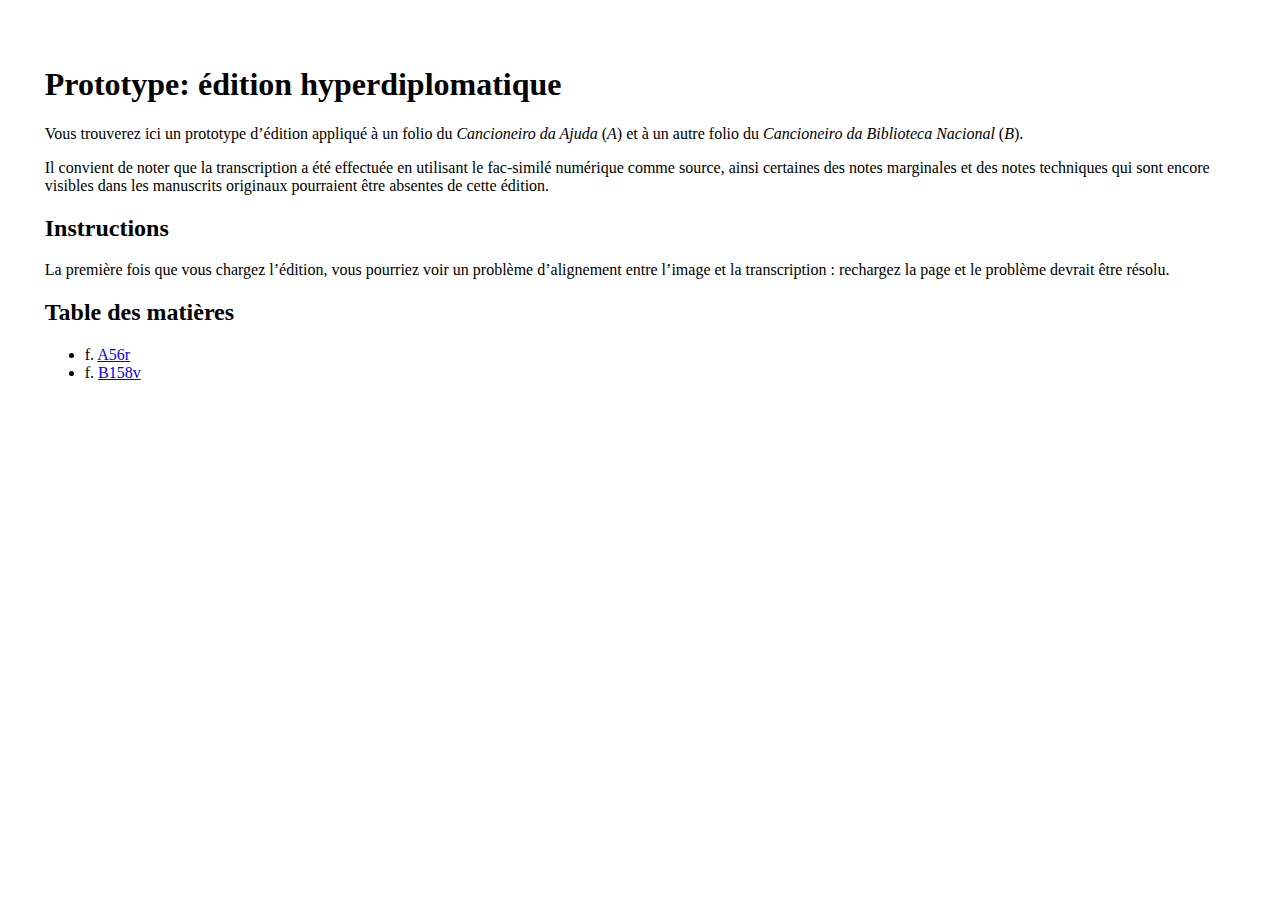
==== commit bac3085e: "minor corrections" ====
--- a/docs/index.html
+++ b/docs/index.html
@@ -12,10 +12,14 @@
          <p>Vous trouverez ici un prototype d’édition appliqué à un folio du <em>Cancioneiro da
                Ajuda</em> (<em>A</em>) et à un autre folio du <em>Cancioneiro da Biblioteca
                Nacional</em> (<em>B</em>).</p>
+         <p>Il convient de noter que la transcription a été effectuée en utilisant le fac-similé
+            numérique comme source, ainsi certaines des notes marginales et des notes techniques qui sont
+            encore visibles dans les manuscrits originaux pourraient être absentes de cette
+            édition.</p>
          <h2>Instructions</h2>
-         <p>La première fois que vous chargez l’édition, vous pourriez voir un
-            problème d’alignement entre l’image et la transcription : rechargez la page et le
-            problème devrait être résolu.</p>
+         <p>La première fois que vous chargez l’édition, vous pourriez voir un problème d’alignement
+            entre l’image et la transcription : rechargez la page et le problème devrait être
+            résolu.</p>
          <h2>Table des matières</h2>
          <ul>
             <li>f. <a href="A56r.html">A56r</a></li>
--- a/docs/css/main.css
+++ b/docs/css/main.css
@@ -42,13 +42,16 @@
     border:0;
 }
 
+label {
+    margin-right:1em;
+}
+
 
 /*Edition*/
 
 #boundList {
     display:flex;
-    width:35%;
-    margin-top:4em;
+    width:37%;
 }
 
 .reg {
@@ -65,26 +68,27 @@
 
 ins{
     text-decoration:none;
-    font-style: italic;
+   
     
 }
 
-.mark {
-   margin-left:-0.5em; 
-}
+
 
 .hide {
 visibility:hidden;
 }
 
-.column-a {
-    margin-right:4%;
+.none {
+display:none;
 }
+
+
 
 #edition ol {
     list-style-type: none;
     margin-left: 0;
     padding-left: 0;
+    white-space: nowrap;
 }
 
 #edition li{
@@ -96,7 +100,13 @@
     width:100%;
 }
 
-.column-a li::before{
+.ca, .cb {
+    margin-right:4%;
+    /*width: 40%;*/
+}
+
+
+.ca li::before{
     content: counter(numbers) '   ';
     font-size: 80%;
     color: #838383;
@@ -108,7 +118,7 @@
     padding:0;
 
 }
-.column-b li::after{
+.cb li::after{
     content: counter(numbers);
     font-size: 80%;
     color: #838383;
@@ -120,13 +130,7 @@
 
 }
 
-img {
-    width:800px;
-}
 
-.lines {
-    width:100%;
-}
 
 li.hasRight{
 display:flex;
@@ -141,10 +145,25 @@
     padding-right:1em;
 }
 
-.colocci{
+.initial {
+    font-weight:bold;
+    font-size: larger;
+}
+
+/*Hands colours*/
+
+.colocci, .correcteur{
     color: darkolivegreen;
 }
 
-.b{
+.b, .α{
     color:darkmagenta;
+}
+
+.tardive{
+    color: coral;
+}
+
+.reviseur{
+    color: mediumturquoise;
 }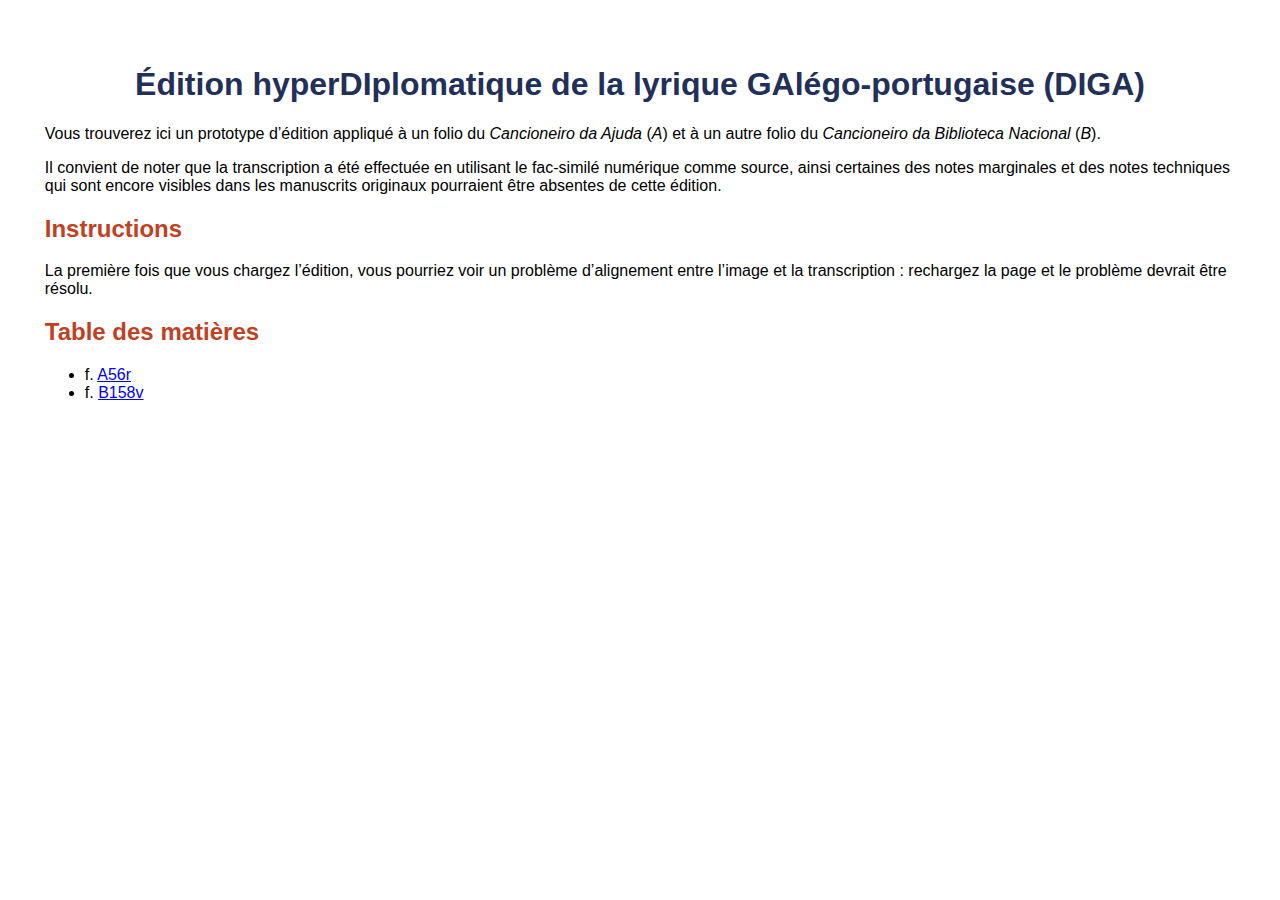
==== commit 0f106795: "updated css and title" ====
--- a/docs/index.html
+++ b/docs/index.html
@@ -2,13 +2,13 @@
 <html>
    <head>
       <meta http-equiv="Content-Type" content="text/html; charset=UTF-8" />
-      <title>Prototype: édition hyperdiplomatique</title>
+      <title>Édition hyperdiplomatique de la lyrique galégo-portugaise (DIGA)</title>
       <meta name="viewport" content="width=device-width, initial-scale=1.0" />
       <link rel="stylesheet" type="text/css" href="css/main.css" />
    </head>
    <body>
       <main>
-         <h1>Prototype: édition hyperdiplomatique</h1>
+         <h1>Édition hyperDIplomatique de la lyrique GAlégo-portugaise (DIGA)</h1>
          <p>Vous trouverez ici un prototype d’édition appliqué à un folio du <em>Cancioneiro da
                Ajuda</em> (<em>A</em>) et à un autre folio du <em>Cancioneiro da Biblioteca
                Nacional</em> (<em>B</em>).</p>
--- a/docs/css/main.css
+++ b/docs/css/main.css
@@ -4,6 +4,18 @@
     margin: 2%;
     background-color: white;
     padding:1.5%;
+    font-size:12pt;
+    font-family: arial, helvetica, sans-serif;
+}
+
+h1 {
+    text-align: center;
+    color: #223059;
+    
+}
+
+h2 {
+    color: #BF4124
 }
 
 #edition {
@@ -51,7 +63,7 @@
 
 #boundList {
     display:flex;
-    width:37%;
+/*    width:37%;*/
 }
 
 .reg {
@@ -102,7 +114,10 @@
 
 .ca, .cb {
     margin-right:4%;
-    /*width: 40%;*/
+}
+
+.cb li {
+    padding-right:1em;
 }
 
 
@@ -114,7 +129,6 @@
     text-align: right;
     position: absolute;
     left: -2.5em;
-    width: 2em;
     padding:0;
 
 }
@@ -125,7 +139,6 @@
     font-weight: bold;
     text-align: right;
     float:right;
-    width: 2em;
     padding:0;
 
 }
@@ -166,4 +179,6 @@
 
 .reviseur{
     color: mediumturquoise;
-}+}
+
+
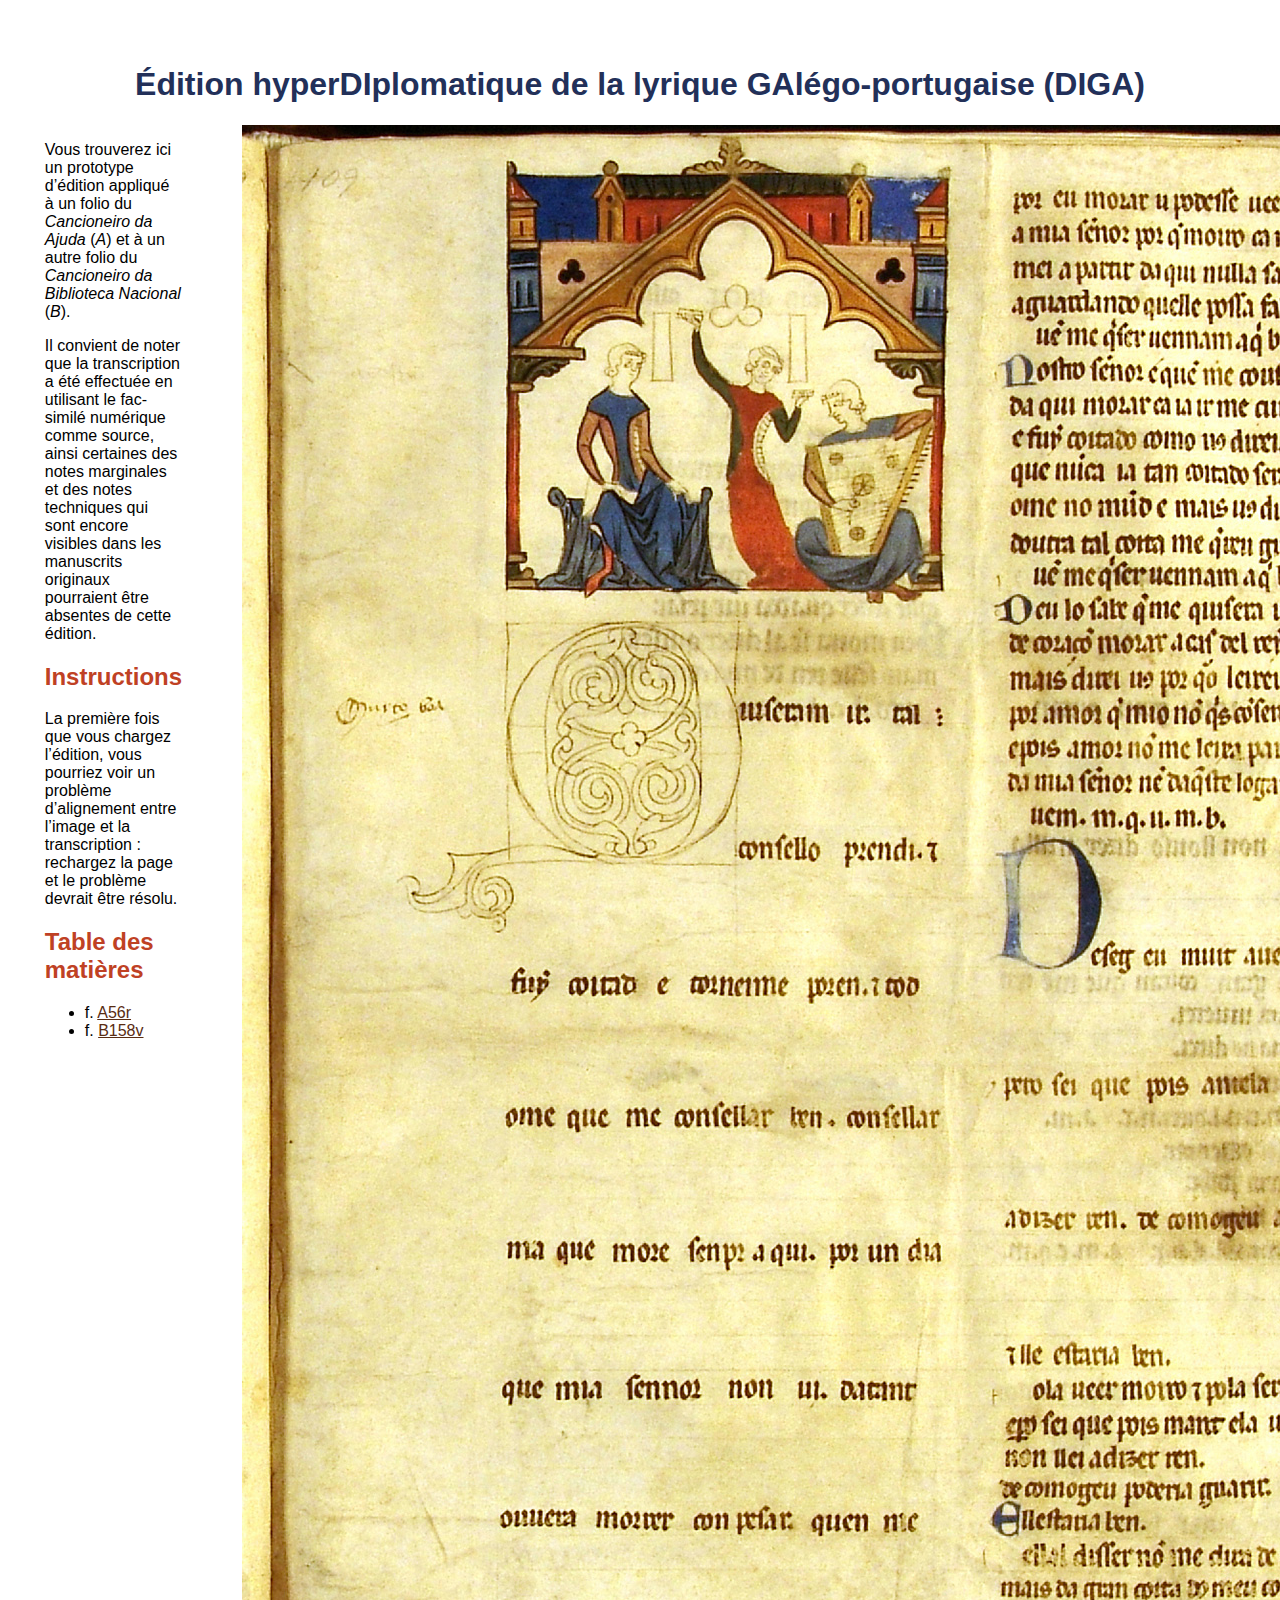
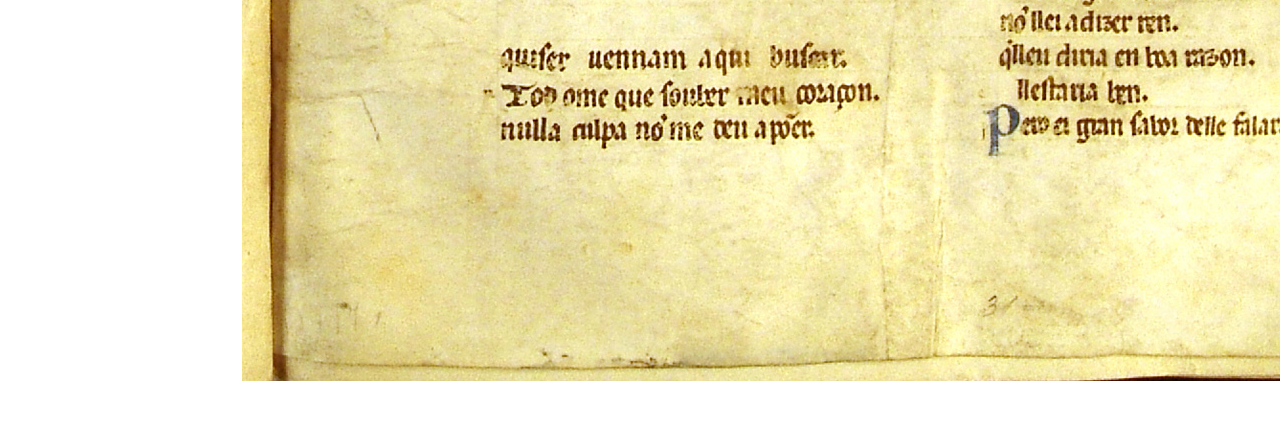
==== commit 860e7e35: "added image to home page" ====
--- a/docs/index.html
+++ b/docs/index.html
@@ -9,7 +9,7 @@
    <body>
       <main>
          <h1>Édition hyperDIplomatique de la lyrique GAlégo-portugaise (DIGA)</h1>
-         <p>Vous trouverez ici un prototype d’édition appliqué à un folio du <em>Cancioneiro da
+        <div class="flex"><section> <p>Vous trouverez ici un prototype d’édition appliqué à un folio du <em>Cancioneiro da
                Ajuda</em> (<em>A</em>) et à un autre folio du <em>Cancioneiro da Biblioteca
                Nacional</em> (<em>B</em>).</p>
          <p>Il convient de noter que la transcription a été effectuée en utilisant le fac-similé
@@ -24,7 +24,7 @@
          <ul>
             <li>f. <a href="A56r.html">A56r</a></li>
             <li>f. <a href="B158v.html">B158v</a></li>
-         </ul>
+         </ul></section> <img src="capa.jpg" alt="folio cancioneiro da ajuda" class="capa"/></div>
       </main>
    </body>
 </html>
--- a/docs/css/main.css
+++ b/docs/css/main.css
@@ -3,25 +3,57 @@
 body {
     margin: 2%;
     background-color: white;
-    padding:1.5%;
-    font-size:12pt;
+    padding: 1.5%;
+    font-size: 12pt;
     font-family: arial, helvetica, sans-serif;
 }
 
 h1 {
     text-align: center;
     color: #223059;
-    
-}
-
-h2 {
-    color: #BF4124
-}
-
+
+}
+
+h2, .h2 {
+    color: #BF4124;
+    font-size: 1.5em;
+    margin-top: 0.83em;
+    margin-bottom: 0.83em;
+    margin-left: 0;
+    margin-right: 0;
+    font-weight: bold;
+    text-align:left;
+}
+
+.h3 {
+    font-size: 1.17em;
+    margin-top: 1em;
+    margin-bottom: 1em;
+    margin-left: 0;
+    margin-right: 0;
+    font-weight: bold;
+    color: black;
+}
+
+a {
+    color: #592C12;
+}
+
+.flex {
+    display: flex;
+}
+
+section {
+    width: 60%;
+}
+
+.capa {
+    margin-left: 5%;
+}
 #edition {
     display: flex;
     font-family: 'Junicode', 'Free Serif', 'EversonMono';
-    justify-content:space-around;
+    justify-content: space-around;
 }
 
 @font-face {
@@ -40,58 +72,60 @@
 }
 
 .criteria {
-    display:flex;
+    display: flex;
     align-items: center;
     justify-content: space-between;
-    
+
 }
 
 #refresh {
-    height:3em;
+    height: 3em;
+    background-color: #223059;
+    color: white;
 }
 
 fieldset {
-    border:0;
+    border: 0;
 }
 
 label {
-    margin-right:1em;
+    margin-right: 1em;
 }
 
 
 /*Edition*/
 
 #boundList {
-    display:flex;
-/*    width:37%;*/
+    display: flex;
+    /*    width:37%;*/
 }
 
 .reg {
-    display:none
-}
-
-.ex{
+    display: none
+}
+
+.ex {
     font-style: italic;
 }
 
 .expan {
-    display:none;
-}
-
-ins{
-    text-decoration:none;
-   
-    
+    display: none;
+}
+
+ins {
+    text-decoration: none;
+
+
 }
 
 
 
 .hide {
-visibility:hidden;
+    visibility: hidden;
 }
 
 .none {
-display:none;
+    display: none;
 }
 
 
@@ -103,25 +137,26 @@
     white-space: nowrap;
 }
 
-#edition li{
+#edition li {
     counter-increment: numbers;
     position: relative;
     margin-left: 4%;
     color: black;
-    margin-right:2%;
-    width:100%;
-}
-
-.ca, .cb {
-    margin-right:4%;
+    margin-right: 2%;
+    width: 100%;
+}
+
+.ca,
+.cb {
+    margin-right: 4%;
 }
 
 .cb li {
-    padding-right:1em;
-}
-
-
-.ca li::before{
+    padding-right: 1em;
+}
+
+
+.ca li::before {
     content: counter(numbers) '   ';
     font-size: 80%;
     color: #838383;
@@ -129,56 +164,56 @@
     text-align: right;
     position: absolute;
     left: -2.5em;
-    padding:0;
-
-}
-.cb li::after{
+    padding: 0;
+
+}
+.cb li::after {
     content: counter(numbers);
     font-size: 80%;
     color: #838383;
     font-weight: bold;
     text-align: right;
-    float:right;
-    padding:0;
-
-}
-
-
-
-li.hasRight{
-display:flex;
-justify-content:flex-end;
+    float: right;
+    padding: 0;
+
+}
+
+
+
+li.hasRight {
+    display: flex;
+    justify-content: flex-end;
 }
 
 #outside {
-    float:right;
+    float: right;
 }
 
 ins.right {
-    padding-right:1em;
+    padding-right: 1em;
 }
 
 .initial {
-    font-weight:bold;
+    font-weight: bold;
     font-size: larger;
 }
 
 /*Hands colours*/
 
-.colocci, .correcteur{
+.colocci,
+.correcteur {
     color: darkolivegreen;
 }
 
-.b, .α{
-    color:darkmagenta;
-}
-
-.tardive{
+.b, .α {
+    color: darkmagenta;
+}
+
+.tardive {
     color: coral;
 }
 
-.reviseur{
+.reviseur {
     color: mediumturquoise;
 }
 
-
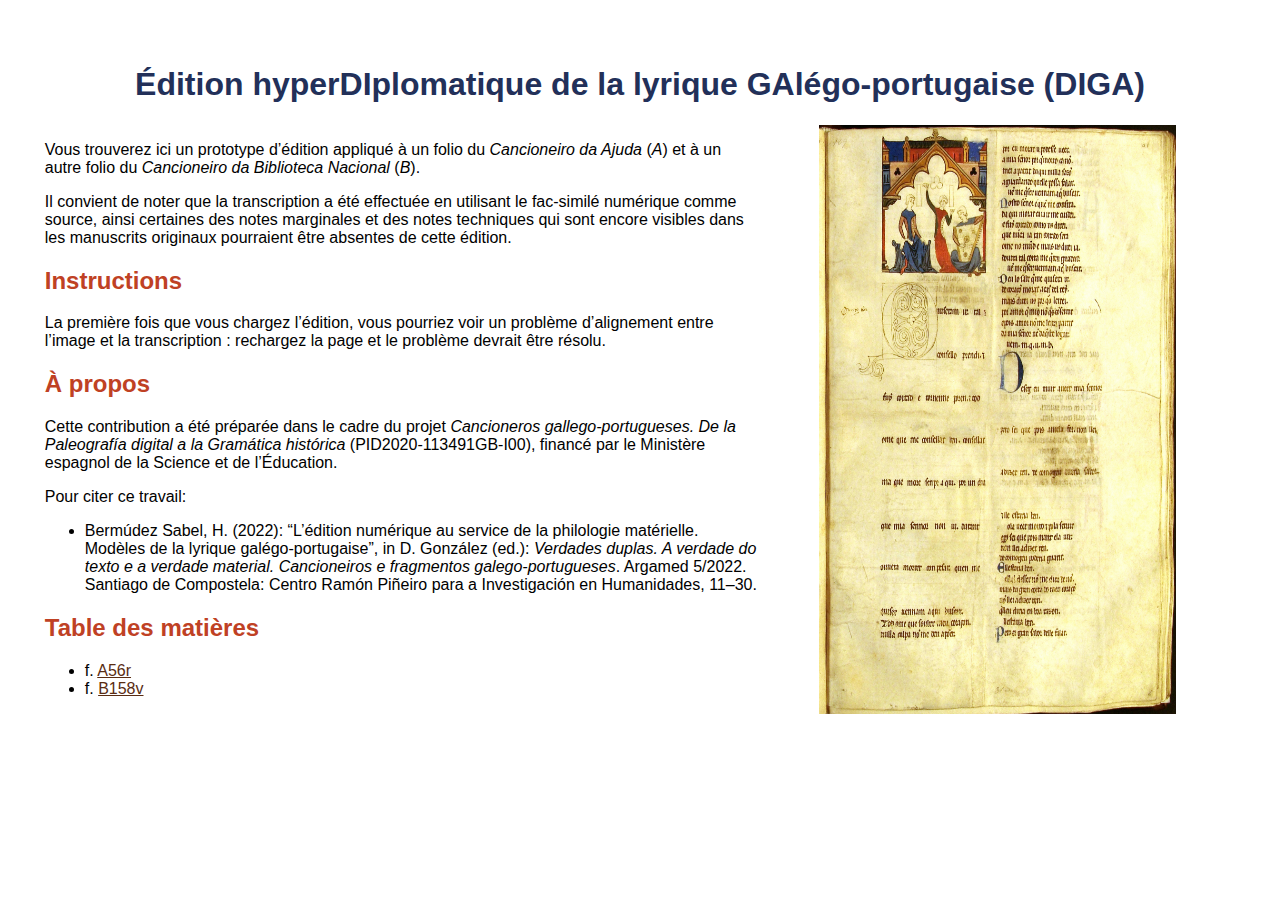
==== commit 592715e9: "added reference" ====
--- a/docs/index.html
+++ b/docs/index.html
@@ -9,22 +9,40 @@
    <body>
       <main>
          <h1>Édition hyperDIplomatique de la lyrique GAlégo-portugaise (DIGA)</h1>
-        <div class="flex"><section> <p>Vous trouverez ici un prototype d’édition appliqué à un folio du <em>Cancioneiro da
-               Ajuda</em> (<em>A</em>) et à un autre folio du <em>Cancioneiro da Biblioteca
-               Nacional</em> (<em>B</em>).</p>
-         <p>Il convient de noter que la transcription a été effectuée en utilisant le fac-similé
-            numérique comme source, ainsi certaines des notes marginales et des notes techniques qui sont
-            encore visibles dans les manuscrits originaux pourraient être absentes de cette
-            édition.</p>
-         <h2>Instructions</h2>
-         <p>La première fois que vous chargez l’édition, vous pourriez voir un problème d’alignement
-            entre l’image et la transcription : rechargez la page et le problème devrait être
-            résolu.</p>
-         <h2>Table des matières</h2>
-         <ul>
-            <li>f. <a href="A56r.html">A56r</a></li>
-            <li>f. <a href="B158v.html">B158v</a></li>
-         </ul></section> <img src="capa.jpg" alt="folio cancioneiro da ajuda" class="capa"/></div>
+         <div class="flex">
+            <section>
+               <p>Vous trouverez ici un prototype d’édition appliqué à un folio du <em>Cancioneiro
+                     da Ajuda</em> (<em>A</em>) et à un autre folio du <em>Cancioneiro da Biblioteca
+                     Nacional</em> (<em>B</em>).</p>
+               <p>Il convient de noter que la transcription a été effectuée en utilisant le
+                  fac-similé numérique comme source, ainsi certaines des notes marginales et des
+                  notes techniques qui sont encore visibles dans les manuscrits originaux pourraient
+                  être absentes de cette édition.</p>
+               <h2>Instructions</h2>
+               <p>La première fois que vous chargez l’édition, vous pourriez voir un problème
+                  d’alignement entre l’image et la transcription : rechargez la page et le problème
+                  devrait être résolu.</p>
+               <h2>À propos</h2>
+               <p>Cette contribution a été préparée dans le cadre du projet <em>Cancioneros
+                     gallego-portugueses. De la Paleografía digital a la Gramática histórica</em>
+                  (PID2020-113491GB-I00), financé par le Ministère espagnol de la Science et de
+                  l’Éducation.</p>
+               <p>Pour citer ce travail:</p>
+               <ul>
+                  <li>Bermúdez Sabel, H. (2022): “L’édition numérique au service de la philologie
+                     matérielle. Modèles de la lyrique galégo-portugaise”, in D. González (ed.):
+                        <em>Verdades duplas. A verdade do texto e a verdade material. Cancioneiros e
+                        fragmentos galego-portugueses</em>. Argamed 5/2022. Santiago de Compostela:
+                     Centro Ramón Piñeiro para a Investigación en Humanidades, 11–30. </li>
+               </ul>
+               <h2>Table des matières</h2>
+               <ul>
+                  <li>f. <a href="A56r.html">A56r</a></li>
+                  <li>f. <a href="B158v.html">B158v</a></li>
+               </ul>
+            </section>
+            <img src="capa.jpg" alt="folio cancioneiro da ajuda" class="capa" />
+         </div>
       </main>
    </body>
 </html>
--- a/docs/css/main.css
+++ b/docs/css/main.css
@@ -49,6 +49,7 @@
 
 .capa {
     margin-left: 5%;
+    width:30%;
 }
 #edition {
     display: flex;
